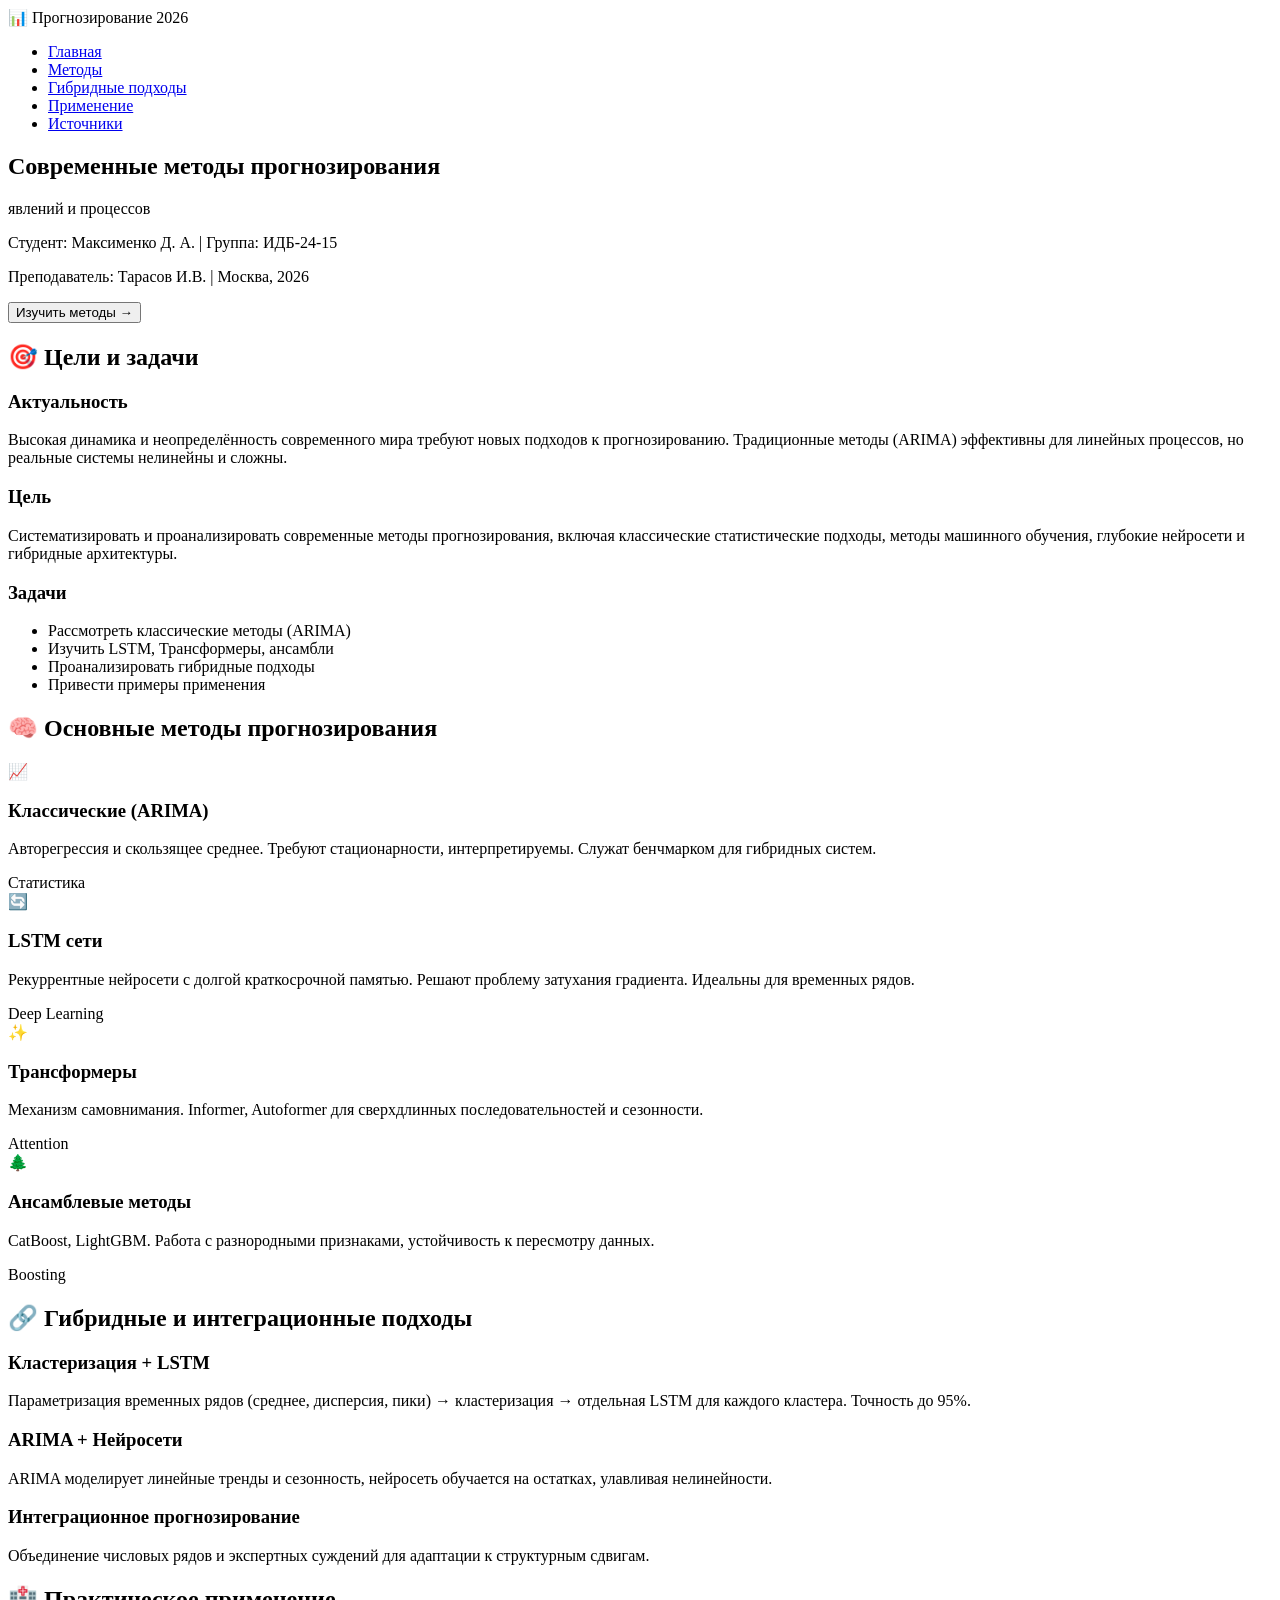
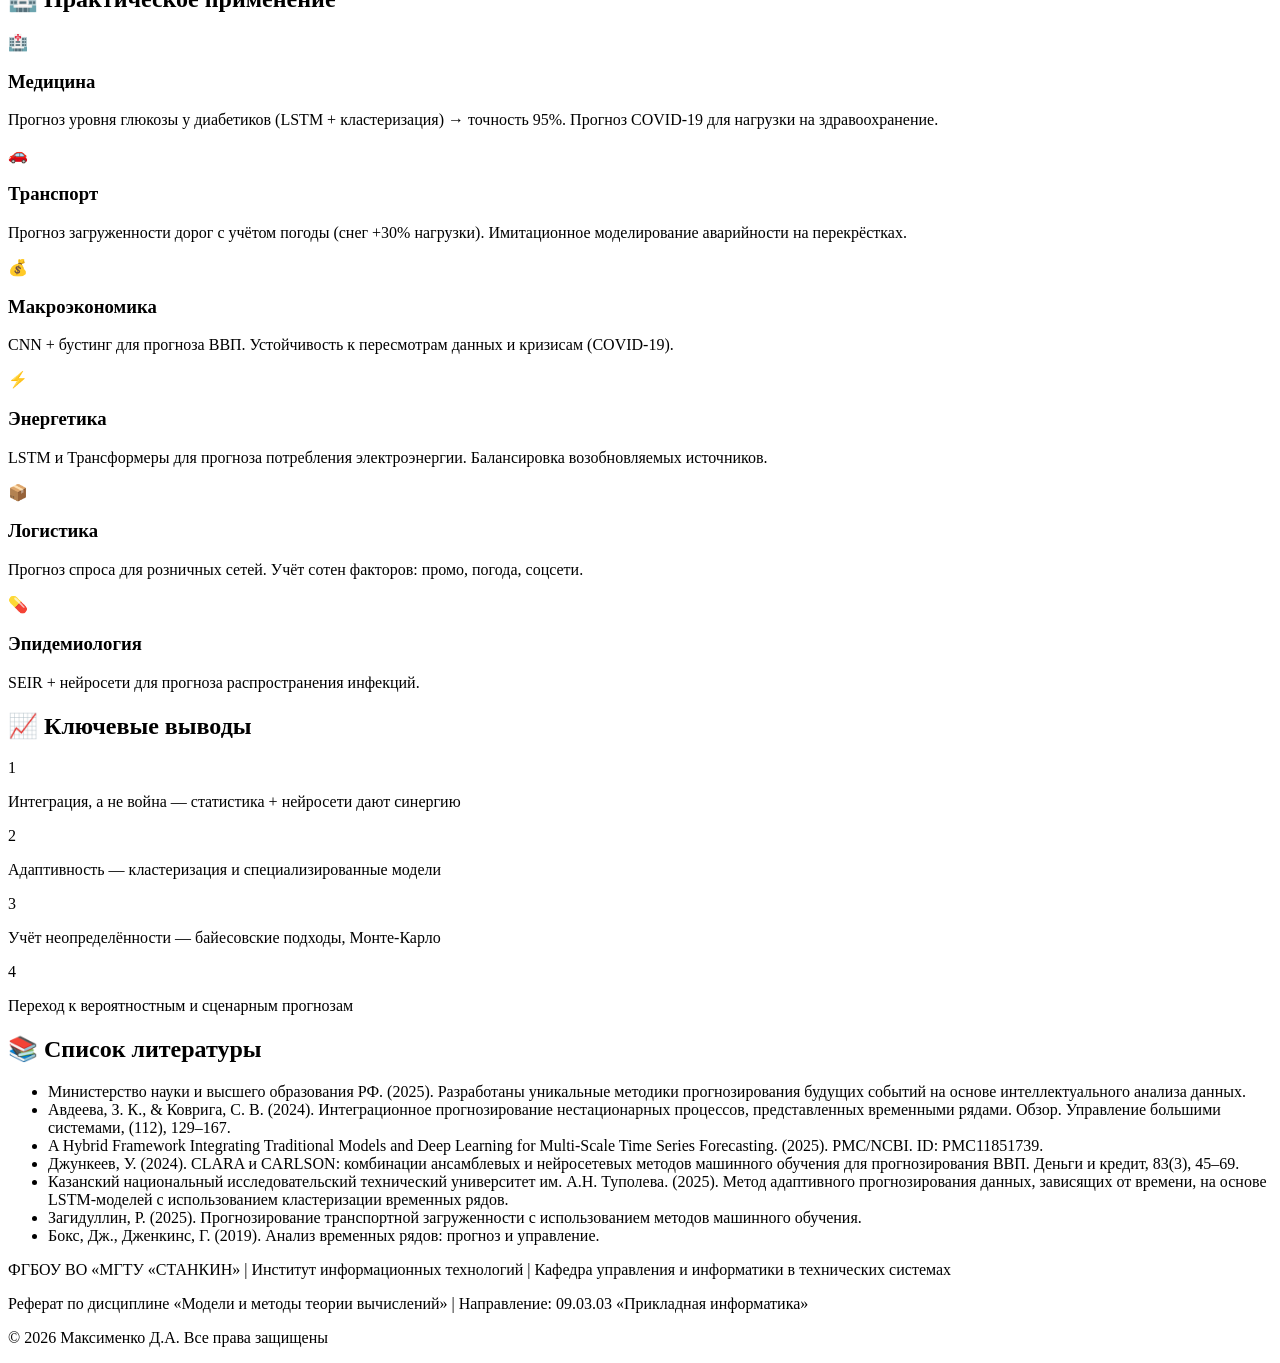
==== index.html @ 64d12660 "Create index.html" ====
<!DOCTYPE html>
<html lang="ru">
<head>
    <meta charset="UTF-8">
    <meta name="viewport" content="width=device-width, initial-scale=1.0">
    <title>Современные методы прогнозирования | Максименко Д.А.</title>
    <link rel="stylesheet" href="style.css">
</head>
<body>
    <nav class="navbar">
        <div class="nav-container">
            <div class="logo">📊 Прогнозирование 2026</div>
            <ul class="nav-menu">
                <li><a href="#home">Главная</a></li>
                <li><a href="#methods">Методы</a></li>
                <li><a href="#hybrid">Гибридные подходы</a></li>
                <li><a href="#applications">Применение</a></li>
                <li><a href="#references">Источники</a></li>
            </ul>
        </div>
    </nav>

    <section id="home" class="hero">
        <div class="hero-content">
            <h1>Современные методы прогнозирования</h1>
            <p>явлений и процессов</p>
            <div class="hero-info">
                <p>Студент: Максименко Д. А. | Группа: ИДБ-24-15</p>
                <p>Преподаватель: Тарасов И.В. | Москва, 2026</p>
            </div>
            <button class="cta-button" onclick="scrollToMethods()">Изучить методы →</button>
        </div>
    </section>

    <section id="goals" class="section">
        <div class="container">
            <h2>🎯 Цели и задачи</h2>
            <div class="goals-grid">
                <div class="goal-card">
                    <h3>Актуальность</h3>
                    <p>Высокая динамика и неопределённость современного мира требуют новых подходов к прогнозированию. Традиционные методы (ARIMA) эффективны для линейных процессов, но реальные системы нелинейны и сложны.</p>
                </div>
                <div class="goal-card">
                    <h3>Цель</h3>
                    <p>Систематизировать и проанализировать современные методы прогнозирования, включая классические статистические подходы, методы машинного обучения, глубокие нейросети и гибридные архитектуры.</p>
                </div>
                <div class="goal-card">
                    <h3>Задачи</h3>
                    <ul>
                        <li>Рассмотреть классические методы (ARIMA)</li>
                        <li>Изучить LSTM, Трансформеры, ансамбли</li>
                        <li>Проанализировать гибридные подходы</li>
                        <li>Привести примеры применения</li>
                    </ul>
                </div>
            </div>
        </div>
    </section>

    <section id="methods" class="section bg-light">
        <div class="container">
            <h2>🧠 Основные методы прогнозирования</h2>
            <div class="methods-grid">
                <div class="method-card">
                    <div class="method-icon">📈</div>
                    <h3>Классические (ARIMA)</h3>
                    <p>Авторегрессия и скользящее среднее. Требуют стационарности, интерпретируемы. Служат бенчмарком для гибридных систем.</p>
                    <span class="tag">Статистика</span>
                </div>
                <div class="method-card">
                    <div class="method-icon">🔄</div>
                    <h3>LSTM сети</h3>
                    <p>Рекуррентные нейросети с долгой краткосрочной памятью. Решают проблему затухания градиента. Идеальны для временных рядов.</p>
                    <span class="tag">Deep Learning</span>
                </div>
                <div class="method-card">
                    <div class="method-icon">✨</div>
                    <h3>Трансформеры</h3>
                    <p>Механизм самовнимания. Informer, Autoformer для сверхдлинных последовательностей и сезонности.</p>
                    <span class="tag">Attention</span>
                </div>
                <div class="method-card">
                    <div class="method-icon">🌲</div>
                    <h3>Ансамблевые методы</h3>
                    <p>CatBoost, LightGBM. Работа с разнородными признаками, устойчивость к пересмотру данных.</p>
                    <span class="tag">Boosting</span>
                </div>
            </div>
        </div>
    </section>

    <section id="hybrid" class="section">
        <div class="container">
            <h2>🔗 Гибридные и интеграционные подходы</h2>
            <div class="hybrid-grid">
                <div class="hybrid-item">
                    <h3>Кластеризация + LSTM</h3>
                    <p>Параметризация временных рядов (среднее, дисперсия, пики) → кластеризация → отдельная LSTM для каждого кластера. Точность до 95%.</p>
                </div>
                <div class="hybrid-item">
                    <h3>ARIMA + Нейросети</h3>
                    <p>ARIMA моделирует линейные тренды и сезонность, нейросеть обучается на остатках, улавливая нелинейности.</p>
                </div>
                <div class="hybrid-item">
                    <h3>Интеграционное прогнозирование</h3>
                    <p>Объединение числовых рядов и экспертных суждений для адаптации к структурным сдвигам.</p>
                </div>
            </div>
        </div>
    </section>

    <section id="applications" class="section bg-light">
        <div class="container">
            <h2>🏥 Практическое применение</h2>
            <div class="apps-grid">
                <div class="app-card">
                    <div class="app-icon">🏥</div>
                    <h3>Медицина</h3>
                    <p>Прогноз уровня глюкозы у диабетиков (LSTM + кластеризация) → точность 95%. Прогноз COVID-19 для нагрузки на здравоохранение.</p>
                </div>
                <div class="app-card">
                    <div class="app-icon">🚗</div>
                    <h3>Транспорт</h3>
                    <p>Прогноз загруженности дорог с учётом погоды (снег +30% нагрузки). Имитационное моделирование аварийности на перекрёстках.</p>
                </div>
                <div class="app-card">
                    <div class="app-icon">💰</div>
                    <h3>Макроэкономика</h3>
                    <p>CNN + бустинг для прогноза ВВП. Устойчивость к пересмотрам данных и кризисам (COVID-19).</p>
                </div>
                <div class="app-card">
                    <div class="app-icon">⚡</div>
                    <h3>Энергетика</h3>
                    <p>LSTM и Трансформеры для прогноза потребления электроэнергии. Балансировка возобновляемых источников.</p>
                </div>
                <div class="app-card">
                    <div class="app-icon">📦</div>
                    <h3>Логистика</h3>
                    <p>Прогноз спроса для розничных сетей. Учёт сотен факторов: промо, погода, соцсети.</p>
                </div>
                <div class="app-card">
                    <div class="app-icon">💊</div>
                    <h3>Эпидемиология</h3>
                    <p>SEIR + нейросети для прогноза распространения инфекций.</p>
                </div>
            </div>
        </div>
    </section>

    <section id="results" class="section">
        <div class="container">
            <h2>📈 Ключевые выводы</h2>
            <div class="results-grid">
                <div class="result-item">
                    <div class="result-number">1</div>
                    <p>Интеграция, а не война — статистика + нейросети дают синергию</p>
                </div>
                <div class="result-item">
                    <div class="result-number">2</div>
                    <p>Адаптивность — кластеризация и специализированные модели</p>
                </div>
                <div class="result-item">
                    <div class="result-number">3</div>
                    <p>Учёт неопределённости — байесовские подходы, Монте-Карло</p>
                </div>
                <div class="result-item">
                    <div class="result-number">4</div>
                    <p>Переход к вероятностным и сценарным прогнозам</p>
                </div>
            </div>
        </div>
    </section>

    <section id="references" class="section bg-light">
        <div class="container">
            <h2>📚 Список литературы</h2>
            <ul class="references-list">
                <li>Министерство науки и высшего образования РФ. (2025). Разработаны уникальные методики прогнозирования будущих событий на основе интеллектуального анализа данных.</li>
                <li>Авдеева, З. К., & Коврига, С. В. (2024). Интеграционное прогнозирование нестационарных процессов, представленных временными рядами. Обзор. Управление большими системами, (112), 129–167.</li>
                <li>A Hybrid Framework Integrating Traditional Models and Deep Learning for Multi-Scale Time Series Forecasting. (2025). PMC/NCBI. ID: PMC11851739.</li>
                <li>Джункеев, У. (2024). CLARA и CARLSON: комбинации ансамблевых и нейросетевых методов машинного обучения для прогнозирования ВВП. Деньги и кредит, 83(3), 45–69.</li>
                <li>Казанский национальный исследовательский технический университет им. А.Н. Туполева. (2025). Метод адаптивного прогнозирования данных, зависящих от времени, на основе LSTM-моделей с использованием кластеризации временных рядов.</li>
                <li>Загидуллин, Р. (2025). Прогнозирование транспортной загруженности с использованием методов машинного обучения.</li>
                <li>Бокс, Дж., Дженкинс, Г. (2019). Анализ временных рядов: прогноз и управление.</li>
            </ul>
        </div>
    </section>

    <footer>
        <div class="container">
            <p>ФГБОУ ВО «МГТУ «СТАНКИН» | Институт информационных технологий | Кафедра управления и информатики в технических системах</p>
            <p>Реферат по дисциплине «Модели и методы теории вычислений» | Направление: 09.03.03 «Прикладная информатика»</p>
            <p>© 2026 Максименко Д.А. Все права защищены</p>
        </div>
    </footer>

    <script src="script.js"></script>
</body>
</html>
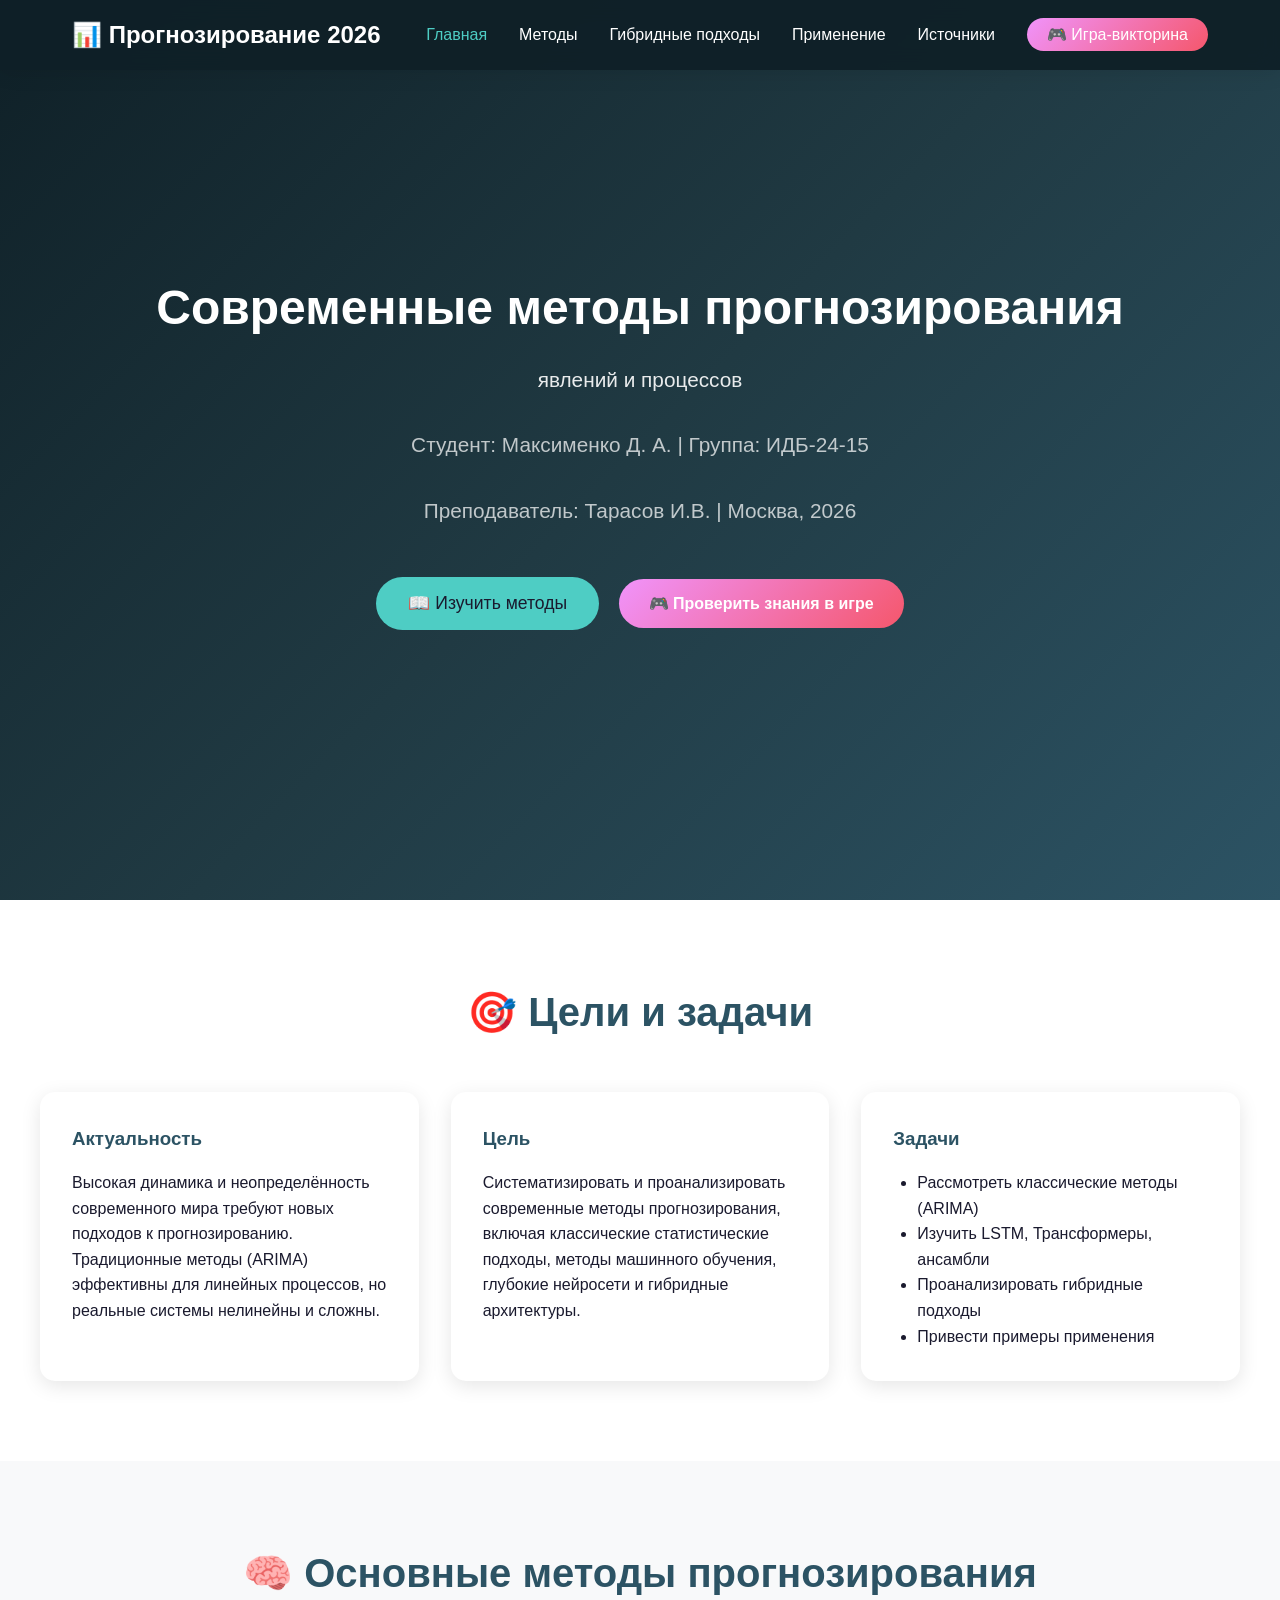
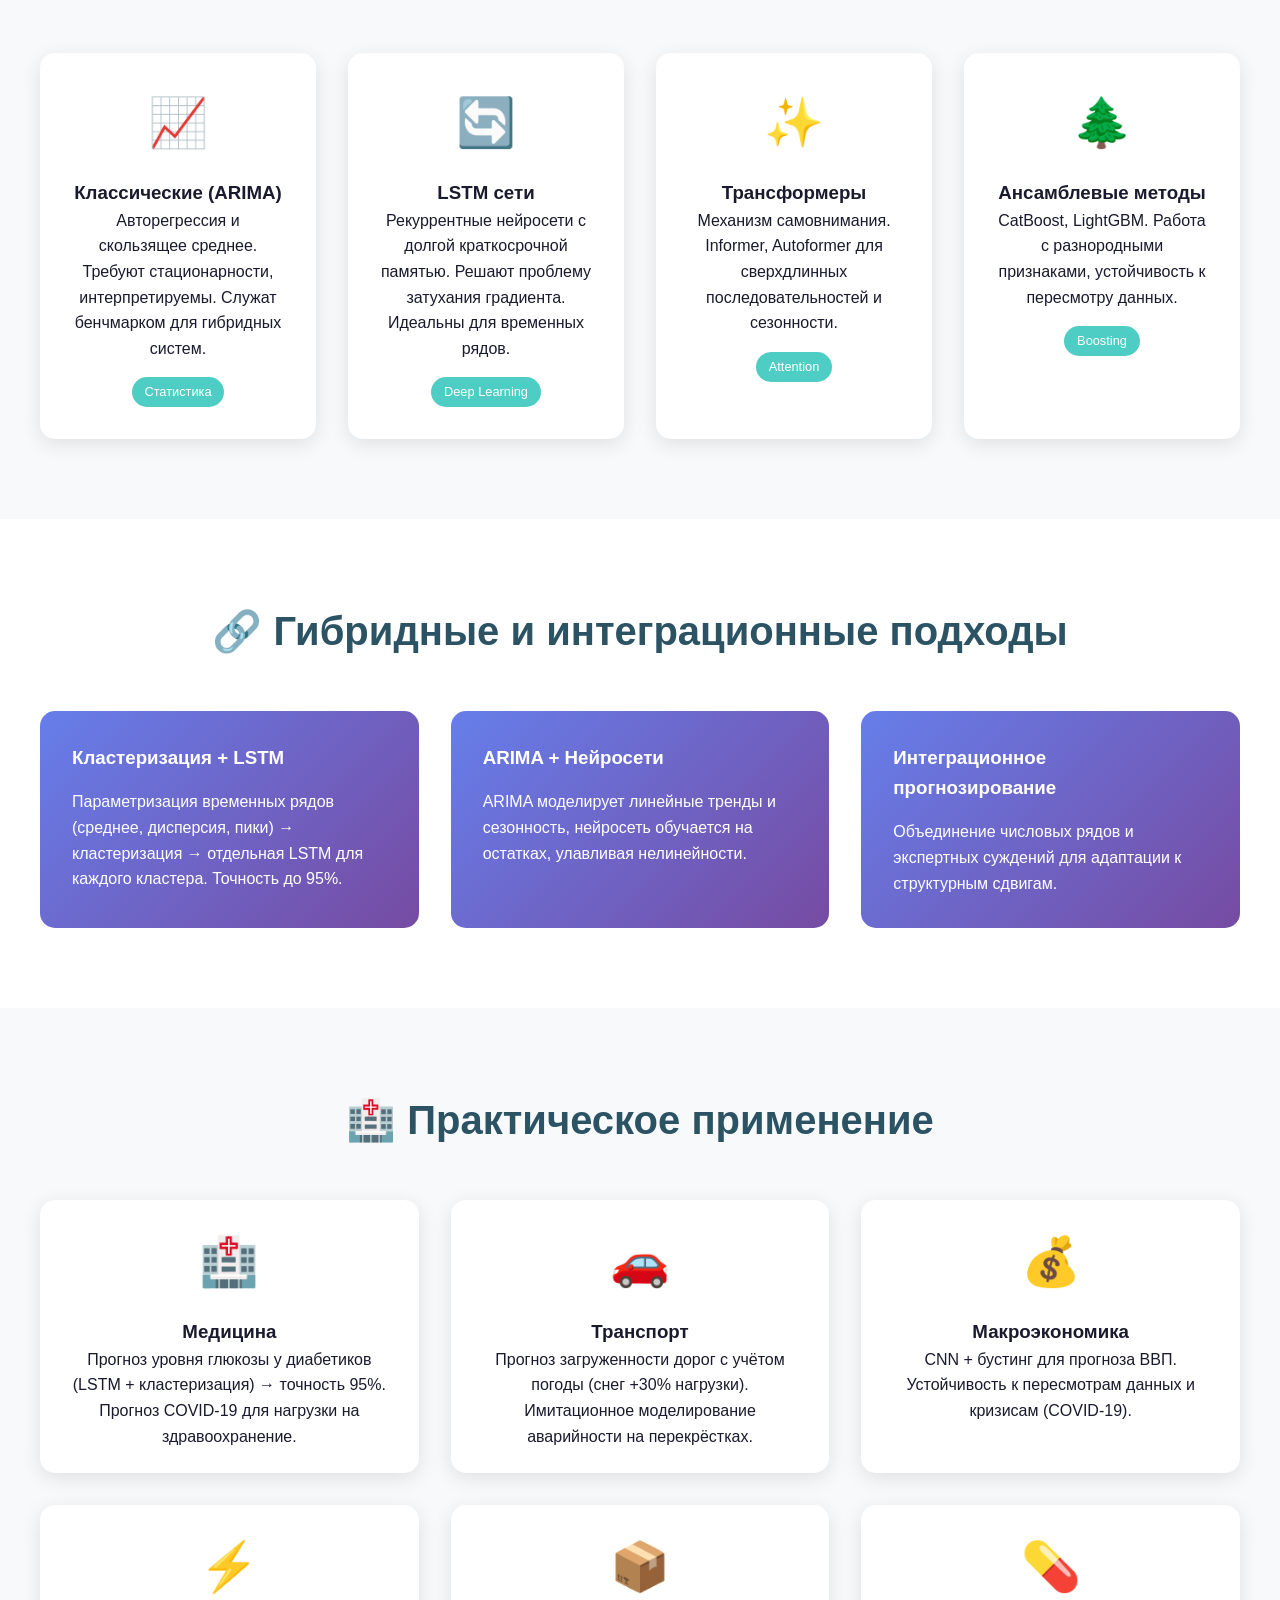
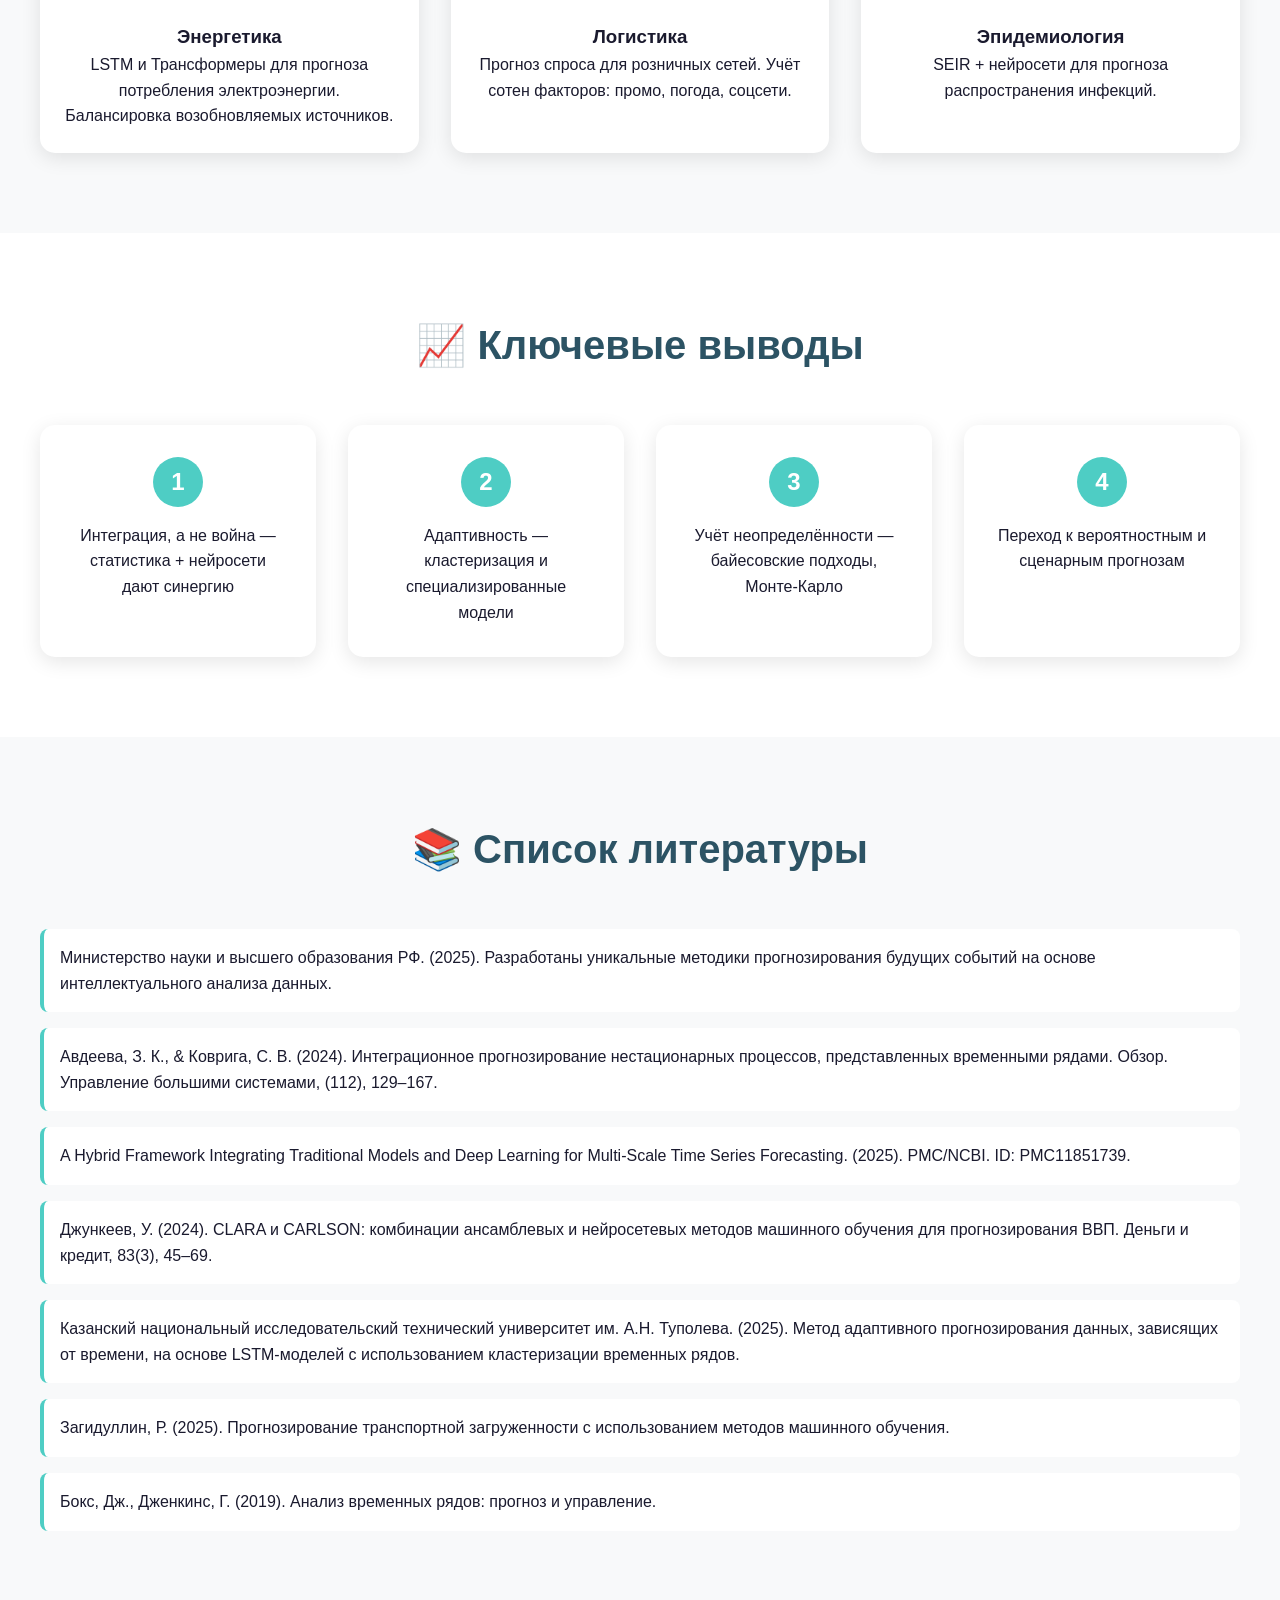
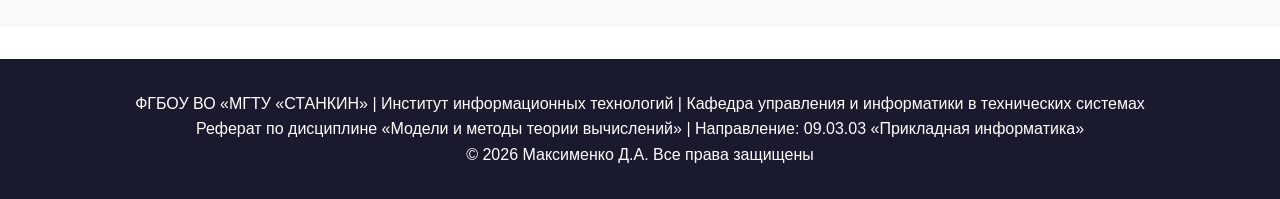
==== commit 8450c7d1: "Update index.html" ====
--- a/index.html
+++ b/index.html
@@ -5,6 +5,45 @@
     <meta name="viewport" content="width=device-width, initial-scale=1.0">
     <title>Современные методы прогнозирования | Максименко Д.А.</title>
     <link rel="stylesheet" href="style.css">
+    <style>
+        /* Дополнительные стили для кнопки игры прямо здесь, на всякий случай */
+        .game-nav-link {
+            background: linear-gradient(135deg, #f093fb 0%, #f5576c 100%);
+            padding: 8px 20px;
+            border-radius: 30px;
+            transition: all 0.3s;
+        }
+        .game-nav-link:hover {
+            transform: scale(1.05);
+            box-shadow: 0 5px 15px rgba(245,87,108,0.4);
+        }
+        .game-button-hero {
+            display: inline-block;
+            margin-top: 20px;
+            margin-left: 15px;
+            background: linear-gradient(135deg, #f093fb 0%, #f5576c 100%);
+            color: white;
+            padding: 12px 30px;
+            border-radius: 50px;
+            text-decoration: none;
+            font-weight: bold;
+            transition: all 0.3s;
+            border: none;
+            cursor: pointer;
+        }
+        .game-button-hero:hover {
+            transform: translateY(-3px);
+            box-shadow: 0 10px 25px rgba(245,87,108,0.4);
+        }
+        @media (max-width: 768px) {
+            .game-button-hero {
+                display: block;
+                margin: 15px auto 0;
+                text-align: center;
+                width: fit-content;
+            }
+        }
+    </style>
 </head>
 <body>
     <nav class="navbar">
@@ -16,6 +55,7 @@
                 <li><a href="#hybrid">Гибридные подходы</a></li>
                 <li><a href="#applications">Применение</a></li>
                 <li><a href="#references">Источники</a></li>
+                <li><a href="game.html" class="game-nav-link">🎮 Игра-викторина</a></li>
             </ul>
         </div>
     </nav>
@@ -28,7 +68,10 @@
                 <p>Студент: Максименко Д. А. | Группа: ИДБ-24-15</p>
                 <p>Преподаватель: Тарасов И.В. | Москва, 2026</p>
             </div>
-            <button class="cta-button" onclick="scrollToMethods()">Изучить методы →</button>
+            <div>
+                <button class="cta-button" onclick="scrollToMethods()">📖 Изучить методы</button>
+                <a href="game.html" class="game-button-hero">🎮 Проверить знания в игре</a>
+            </div>
         </div>
     </section>
 
@@ -195,5 +238,12 @@
     </footer>
 
     <script src="script.js"></script>
+    <script>
+        function scrollToMethods() {
+            document.getElementById('methods').scrollIntoView({ 
+                behavior: 'smooth' 
+            });
+        }
+    </script>
 </body>
 </html>
--- a/style.css
+++ b/style.css
@@ -0,0 +1,321 @@
+* {
+    margin: 0;
+    padding: 0;
+    box-sizing: border-box;
+}
+
+body {
+    font-family: 'Segoe UI', Tahoma, Geneva, Verdana, sans-serif;
+    line-height: 1.6;
+    color: #1a1a2e;
+    overflow-x: hidden;
+}
+
+/* Навигация */
+.navbar {
+    position: fixed;
+    top: 0;
+    width: 100%;
+    background: rgba(15, 32, 39, 0.95);
+    backdrop-filter: blur(10px);
+    z-index: 1000;
+    box-shadow: 0 2px 20px rgba(0,0,0,0.1);
+}
+
+.nav-container {
+    max-width: 1200px;
+    margin: 0 auto;
+    padding: 1rem 2rem;
+    display: flex;
+    justify-content: space-between;
+    align-items: center;
+}
+
+.logo {
+    font-size: 1.5rem;
+    font-weight: bold;
+    color: white;
+}
+
+.nav-menu {
+    display: flex;
+    list-style: none;
+    gap: 2rem;
+}
+
+.nav-menu a {
+    color: white;
+    text-decoration: none;
+    transition: color 0.3s;
+}
+
+.nav-menu a:hover {
+    color: #4ecdc4;
+}
+
+/* Hero секция */
+.hero {
+    min-height: 100vh;
+    background: linear-gradient(135deg, #0f2027, #203a43, #2c5364);
+    color: white;
+    display: flex;
+    align-items: center;
+    justify-content: center;
+    text-align: center;
+    padding: 2rem;
+}
+
+.hero-content h1 {
+    font-size: 3rem;
+    margin-bottom: 1rem;
+    animation: fadeInUp 0.8s ease;
+}
+
+.hero-content p {
+    font-size: 1.3rem;
+    margin-bottom: 2rem;
+    opacity: 0.9;
+}
+
+.hero-info {
+    margin: 2rem 0;
+    font-size: 1rem;
+    opacity: 0.8;
+}
+
+.cta-button {
+    background: #4ecdc4;
+    color: #1a1a2e;
+    border: none;
+    padding: 1rem 2rem;
+    font-size: 1.1rem;
+    border-radius: 50px;
+    cursor: pointer;
+    transition: transform 0.3s, box-shadow 0.3s;
+}
+
+.cta-button:hover {
+    transform: translateY(-3px);
+    box-shadow: 0 10px 20px rgba(0,0,0,0.2);
+}
+
+/* Общие стили секций */
+.section {
+    padding: 5rem 2rem;
+}
+
+.container {
+    max-width: 1200px;
+    margin: 0 auto;
+}
+
+.bg-light {
+    background: #f8f9fa;
+}
+
+h2 {
+    font-size: 2.5rem;
+    text-align: center;
+    margin-bottom: 3rem;
+    color: #2c5364;
+}
+
+/* Цели и задачи */
+.goals-grid {
+    display: grid;
+    grid-template-columns: repeat(auto-fit, minmax(300px, 1fr));
+    gap: 2rem;
+}
+
+.goal-card {
+    background: white;
+    padding: 2rem;
+    border-radius: 15px;
+    box-shadow: 0 5px 20px rgba(0,0,0,0.1);
+    transition: transform 0.3s;
+}
+
+.goal-card:hover {
+    transform: translateY(-5px);
+}
+
+.goal-card h3 {
+    color: #2c5364;
+    margin-bottom: 1rem;
+}
+
+.goal-card ul {
+    margin-left: 1.5rem;
+}
+
+/* Методы */
+.methods-grid {
+    display: grid;
+    grid-template-columns: repeat(auto-fit, minmax(250px, 1fr));
+    gap: 2rem;
+}
+
+.method-card {
+    background: white;
+    padding: 2rem;
+    border-radius: 15px;
+    text-align: center;
+    transition: all 0.3s;
+    box-shadow: 0 5px 20px rgba(0,0,0,0.1);
+}
+
+.method-card:hover {
+    transform: translateY(-10px);
+    box-shadow: 0 15px 30px rgba(0,0,0,0.2);
+}
+
+.method-icon {
+    font-size: 3rem;
+    margin-bottom: 1rem;
+}
+
+.tag {
+    display: inline-block;
+    background: #4ecdc4;
+    color: white;
+    padding: 0.3rem 0.8rem;
+    border-radius: 20px;
+    font-size: 0.8rem;
+    margin-top: 1rem;
+}
+
+/* Гибридные подходы */
+.hybrid-grid {
+    display: grid;
+    grid-template-columns: repeat(auto-fit, minmax(300px, 1fr));
+    gap: 2rem;
+}
+
+.hybrid-item {
+    background: linear-gradient(135deg, #667eea 0%, #764ba2 100%);
+    color: white;
+    padding: 2rem;
+    border-radius: 15px;
+    transition: transform 0.3s;
+}
+
+.hybrid-item:hover {
+    transform: scale(1.02);
+}
+
+.hybrid-item h3 {
+    margin-bottom: 1rem;
+}
+
+/* Применение */
+.apps-grid {
+    display: grid;
+    grid-template-columns: repeat(auto-fit, minmax(300px, 1fr));
+    gap: 2rem;
+}
+
+.app-card {
+    background: white;
+    padding: 1.5rem;
+    border-radius: 15px;
+    text-align: center;
+    transition: all 0.3s;
+    box-shadow: 0 5px 20px rgba(0,0,0,0.1);
+}
+
+.app-card:hover {
+    transform: translateY(-5px);
+}
+
+.app-icon {
+    font-size: 3rem;
+    margin-bottom: 1rem;
+}
+
+/* Результаты */
+.results-grid {
+    display: grid;
+    grid-template-columns: repeat(auto-fit, minmax(200px, 1fr));
+    gap: 2rem;
+}
+
+.result-item {
+    text-align: center;
+    padding: 2rem;
+    background: white;
+    border-radius: 15px;
+    box-shadow: 0 5px 20px rgba(0,0,0,0.1);
+}
+
+.result-number {
+    width: 50px;
+    height: 50px;
+    background: #4ecdc4;
+    color: white;
+    border-radius: 50%;
+    display: flex;
+    align-items: center;
+    justify-content: center;
+    font-size: 1.5rem;
+    font-weight: bold;
+    margin: 0 auto 1rem;
+}
+
+/* Список литературы */
+.references-list {
+    list-style: none;
+    padding: 0;
+}
+
+.references-list li {
+    background: white;
+    margin: 1rem 0;
+    padding: 1rem;
+    border-left: 4px solid #4ecdc4;
+    border-radius: 8px;
+    transition: transform 0.3s;
+}
+
+.references-list li:hover {
+    transform: translateX(10px);
+}
+
+/* Футер */
+footer {
+    background: #1a1a2e;
+    color: white;
+    text-align: center;
+    padding: 2rem;
+    margin-top: 2rem;
+}
+
+/* Анимации */
+@keyframes fadeInUp {
+    from {
+        opacity: 0;
+        transform: translateY(30px);
+    }
+    to {
+        opacity: 1;
+        transform: translateY(0);
+    }
+}
+
+/* Адаптивность */
+@media (max-width: 768px) {
+    .nav-menu {
+        display: none;
+    }
+    
+    .hero-content h1 {
+        font-size: 2rem;
+    }
+    
+    h2 {
+        font-size: 1.8rem;
+    }
+    
+    .section {
+        padding: 3rem 1rem;
+    }
+}
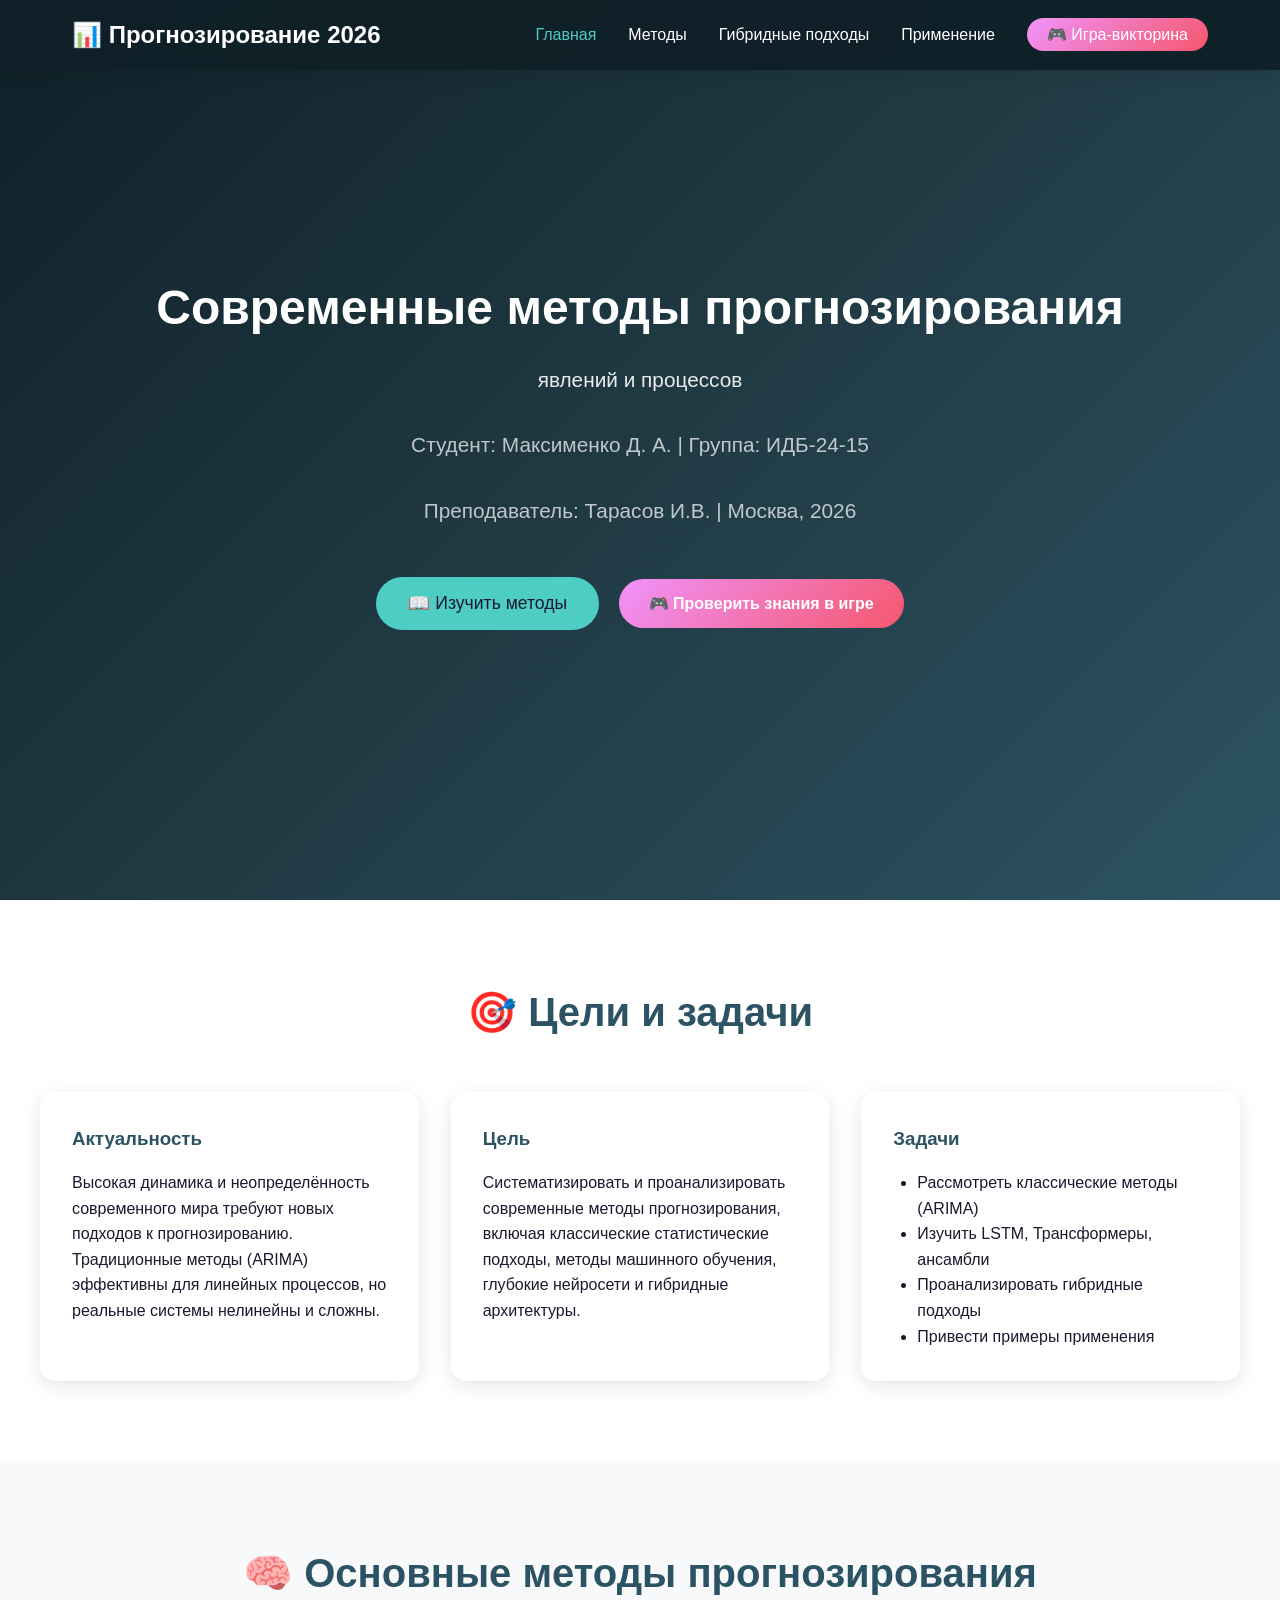
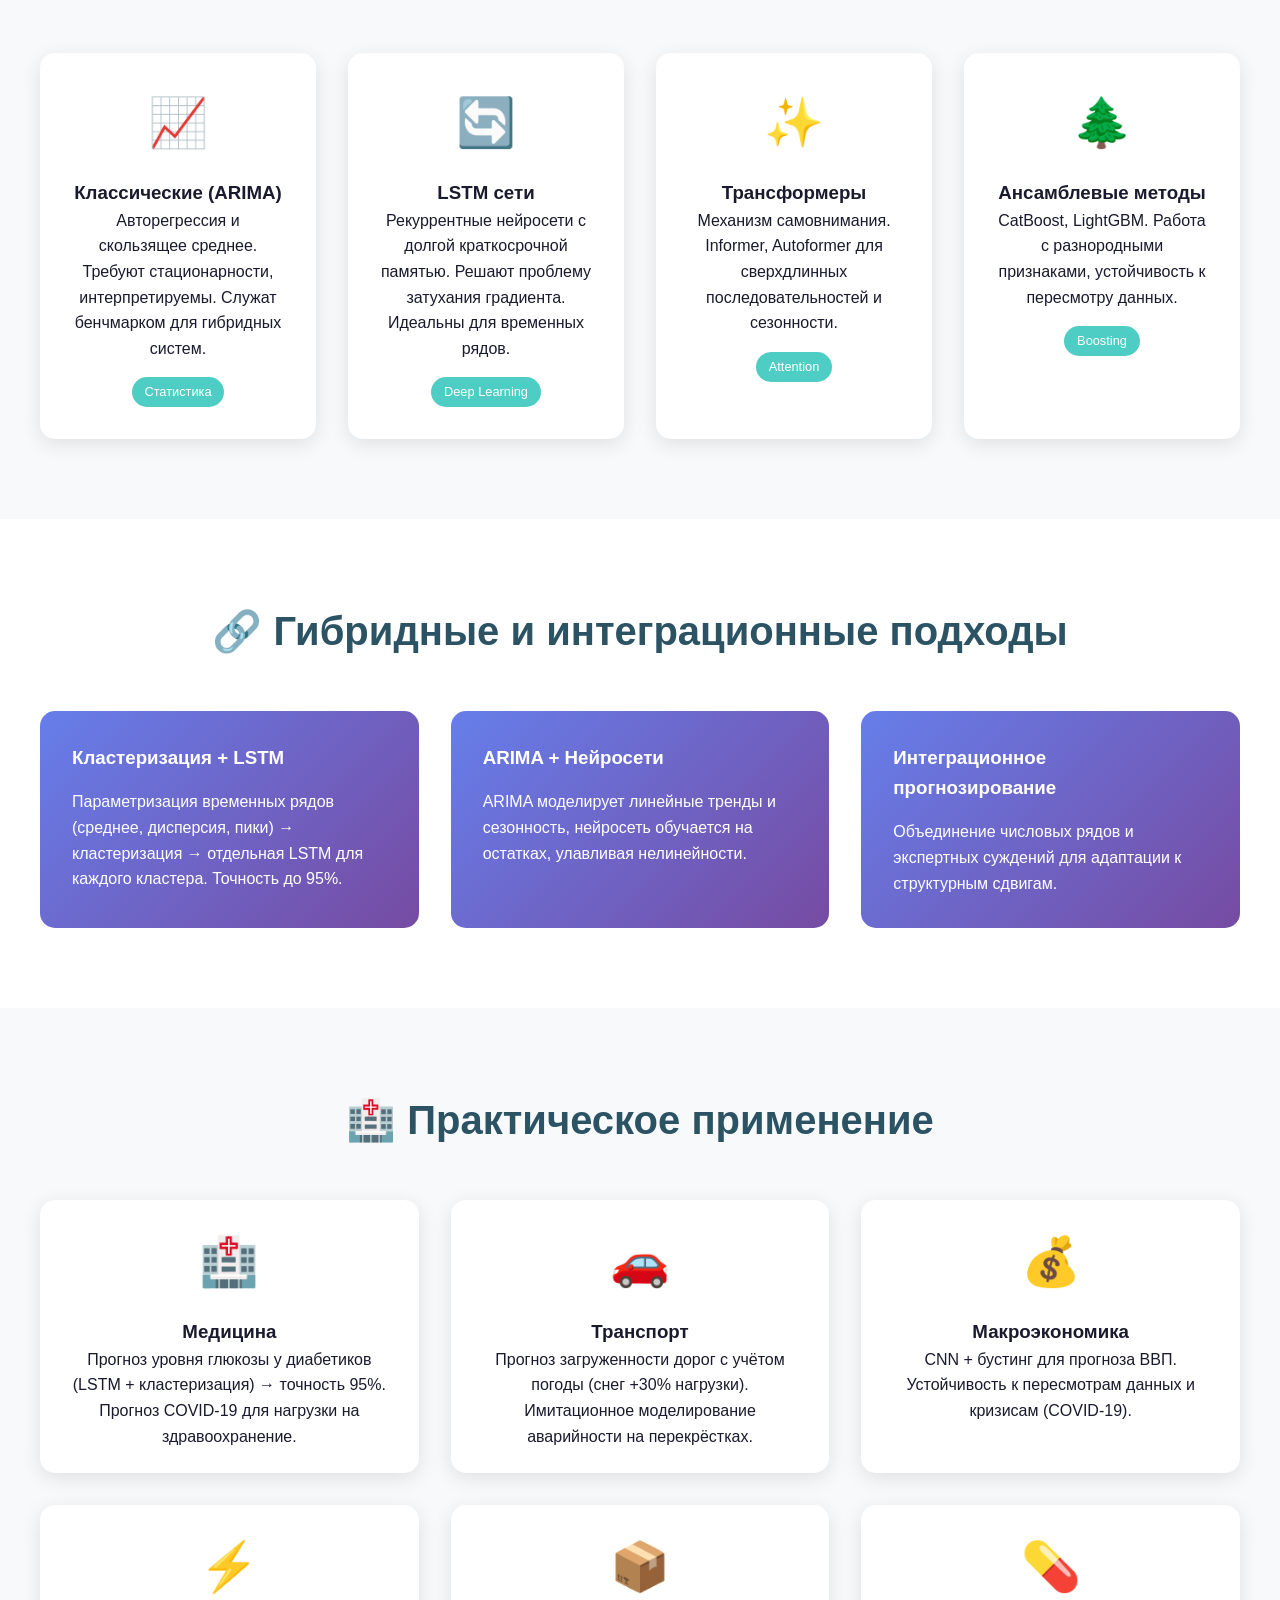
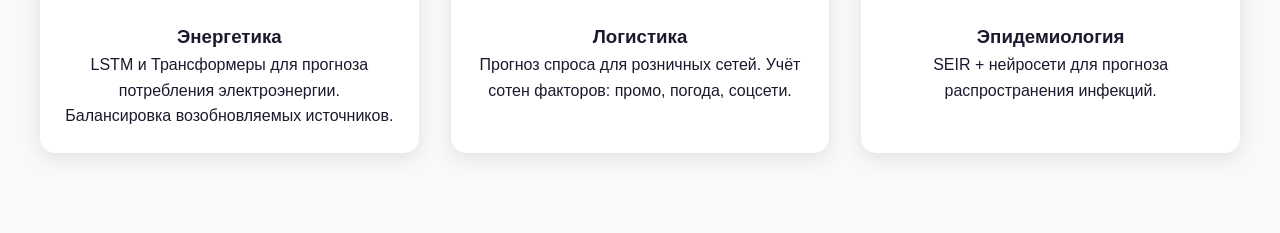
==== commit 0a79aca2: "Update index.html" ====
--- a/index.html
+++ b/index.html
@@ -54,7 +54,6 @@
                 <li><a href="#methods">Методы</a></li>
                 <li><a href="#hybrid">Гибридные подходы</a></li>
                 <li><a href="#applications">Применение</a></li>
-                <li><a href="#references">Источники</a></li>
                 <li><a href="game.html" class="game-nav-link">🎮 Игра-викторина</a></li>
             </ul>
         </div>
@@ -190,53 +189,6 @@
         </div>
     </section>
 
-    <section id="results" class="section">
-        <div class="container">
-            <h2>📈 Ключевые выводы</h2>
-            <div class="results-grid">
-                <div class="result-item">
-                    <div class="result-number">1</div>
-                    <p>Интеграция, а не война — статистика + нейросети дают синергию</p>
-                </div>
-                <div class="result-item">
-                    <div class="result-number">2</div>
-                    <p>Адаптивность — кластеризация и специализированные модели</p>
-                </div>
-                <div class="result-item">
-                    <div class="result-number">3</div>
-                    <p>Учёт неопределённости — байесовские подходы, Монте-Карло</p>
-                </div>
-                <div class="result-item">
-                    <div class="result-number">4</div>
-                    <p>Переход к вероятностным и сценарным прогнозам</p>
-                </div>
-            </div>
-        </div>
-    </section>
-
-    <section id="references" class="section bg-light">
-        <div class="container">
-            <h2>📚 Список литературы</h2>
-            <ul class="references-list">
-                <li>Министерство науки и высшего образования РФ. (2025). Разработаны уникальные методики прогнозирования будущих событий на основе интеллектуального анализа данных.</li>
-                <li>Авдеева, З. К., & Коврига, С. В. (2024). Интеграционное прогнозирование нестационарных процессов, представленных временными рядами. Обзор. Управление большими системами, (112), 129–167.</li>
-                <li>A Hybrid Framework Integrating Traditional Models and Deep Learning for Multi-Scale Time Series Forecasting. (2025). PMC/NCBI. ID: PMC11851739.</li>
-                <li>Джункеев, У. (2024). CLARA и CARLSON: комбинации ансамблевых и нейросетевых методов машинного обучения для прогнозирования ВВП. Деньги и кредит, 83(3), 45–69.</li>
-                <li>Казанский национальный исследовательский технический университет им. А.Н. Туполева. (2025). Метод адаптивного прогнозирования данных, зависящих от времени, на основе LSTM-моделей с использованием кластеризации временных рядов.</li>
-                <li>Загидуллин, Р. (2025). Прогнозирование транспортной загруженности с использованием методов машинного обучения.</li>
-                <li>Бокс, Дж., Дженкинс, Г. (2019). Анализ временных рядов: прогноз и управление.</li>
-            </ul>
-        </div>
-    </section>
-
-    <footer>
-        <div class="container">
-            <p>ФГБОУ ВО «МГТУ «СТАНКИН» | Институт информационных технологий | Кафедра управления и информатики в технических системах</p>
-            <p>Реферат по дисциплине «Модели и методы теории вычислений» | Направление: 09.03.03 «Прикладная информатика»</p>
-            <p>© 2026 Максименко Д.А. Все права защищены</p>
-        </div>
-    </footer>
-
     <script src="script.js"></script>
     <script>
         function scrollToMethods() {
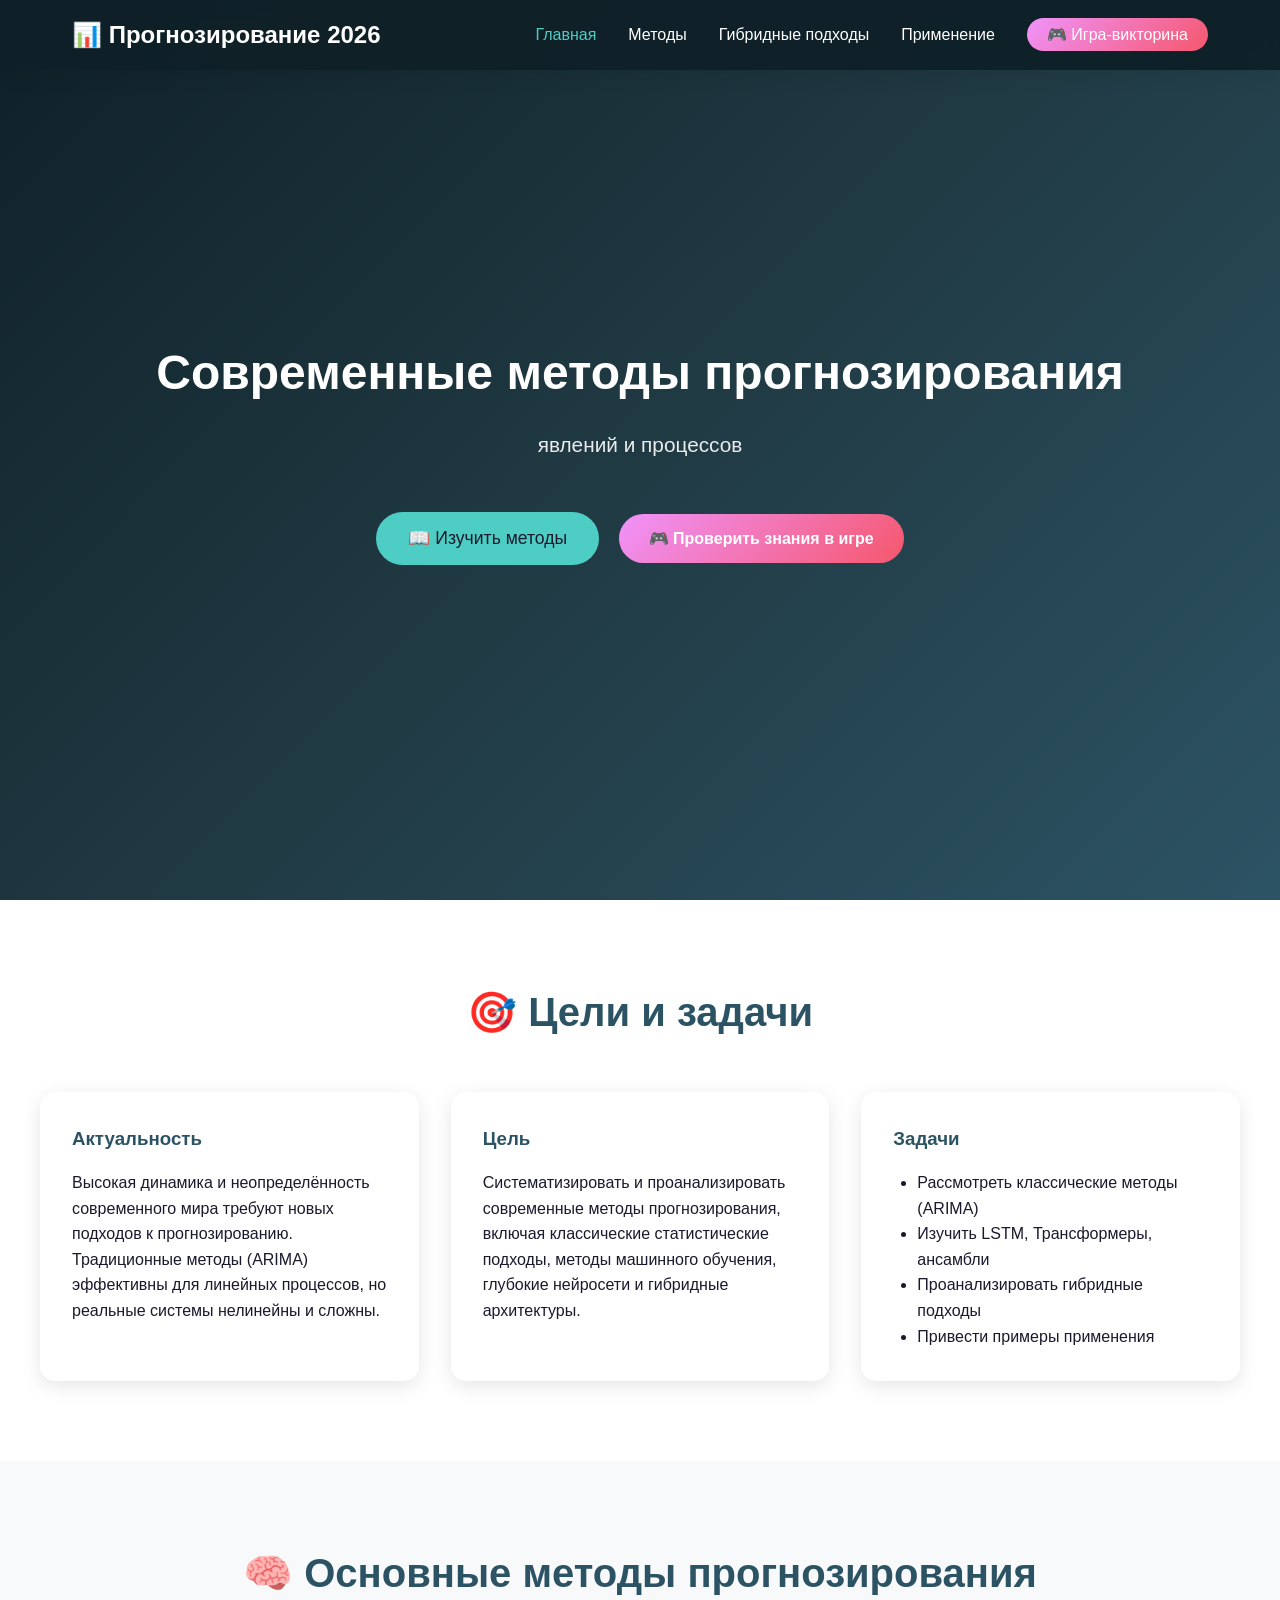
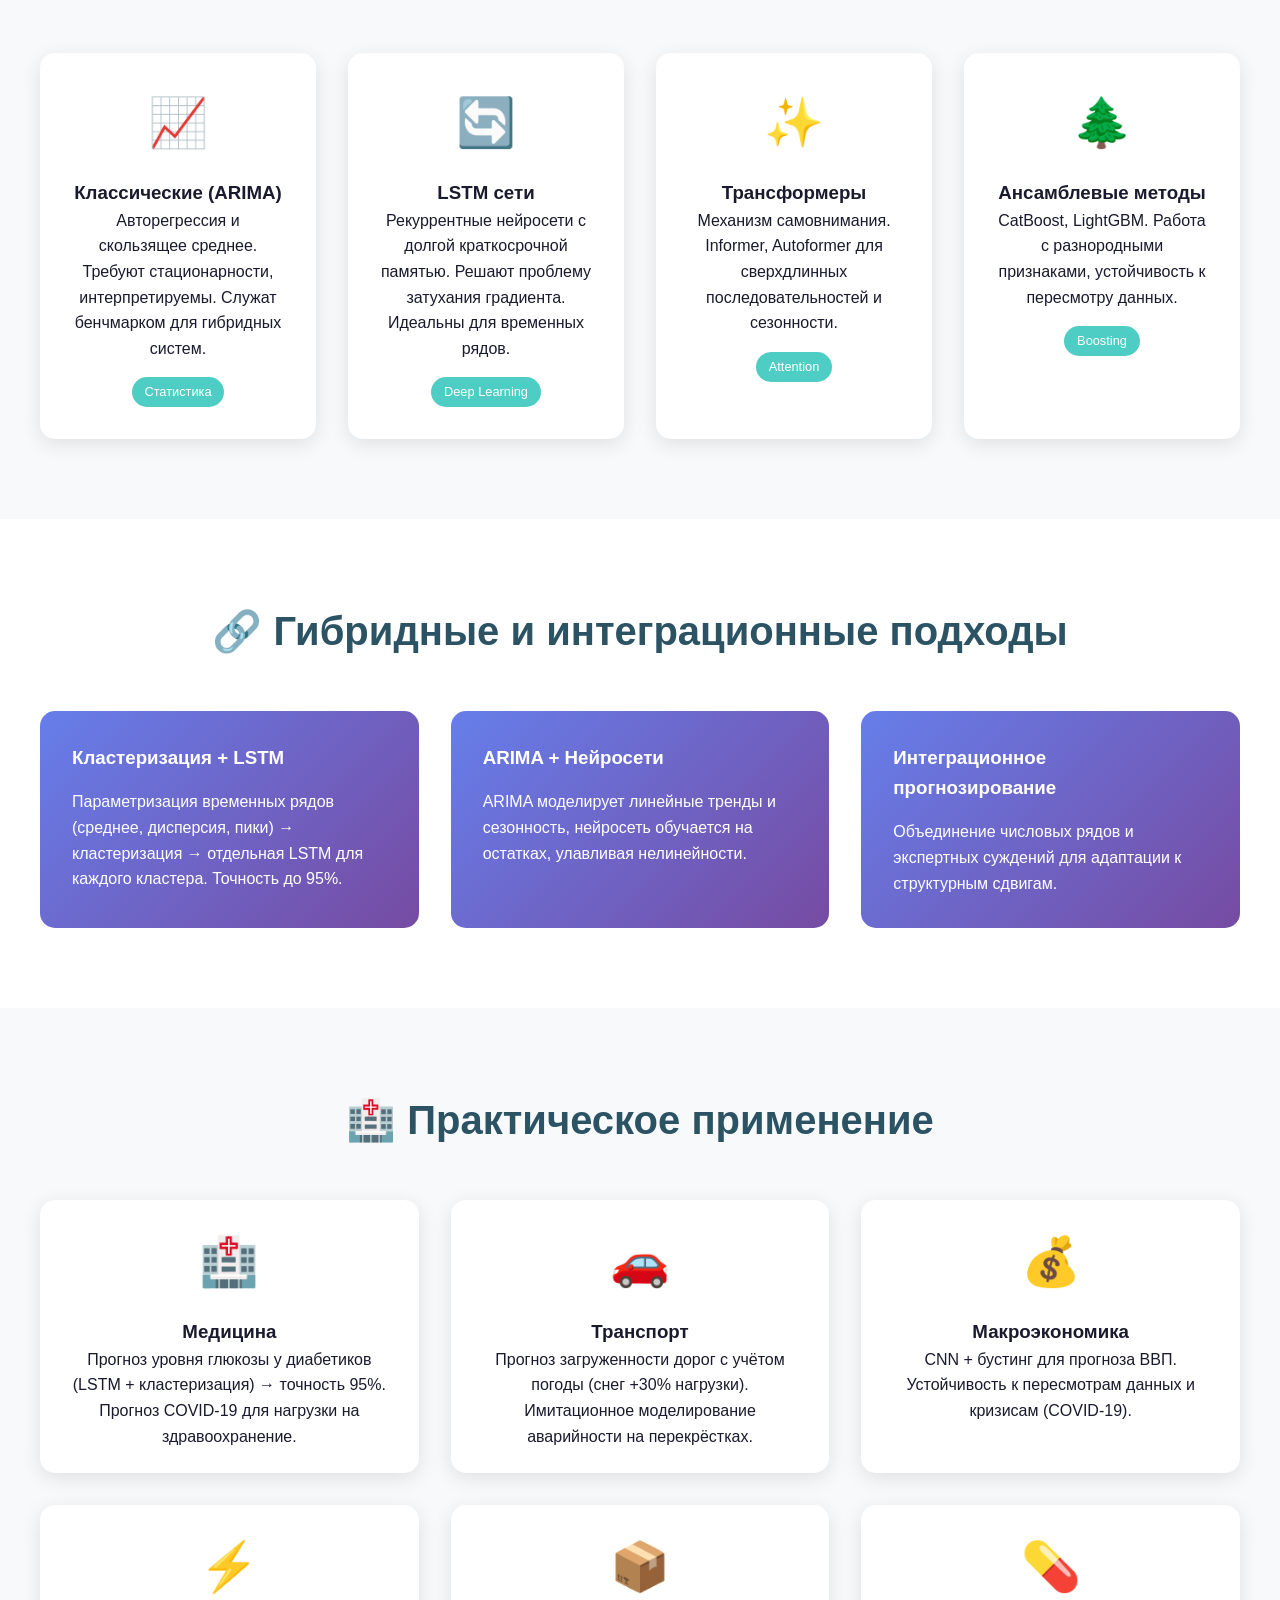
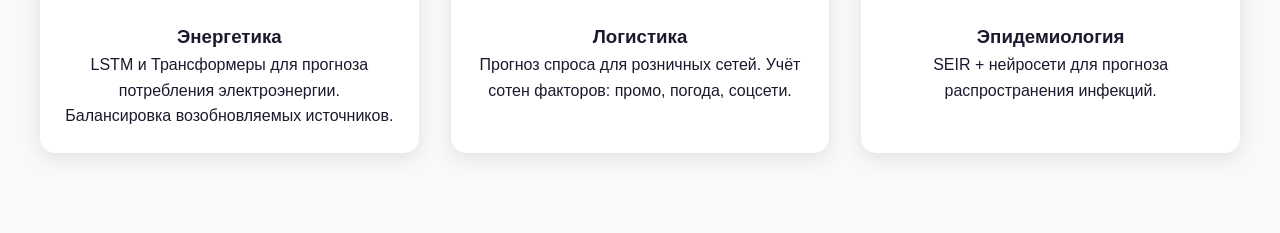
==== commit d45cb0d9: "Update index.html" ====
--- a/index.html
+++ b/index.html
@@ -63,10 +63,6 @@
         <div class="hero-content">
             <h1>Современные методы прогнозирования</h1>
             <p>явлений и процессов</p>
-            <div class="hero-info">
-                <p>Студент: Максименко Д. А. | Группа: ИДБ-24-15</p>
-                <p>Преподаватель: Тарасов И.В. | Москва, 2026</p>
-            </div>
             <div>
                 <button class="cta-button" onclick="scrollToMethods()">📖 Изучить методы</button>
                 <a href="game.html" class="game-button-hero">🎮 Проверить знания в игре</a>
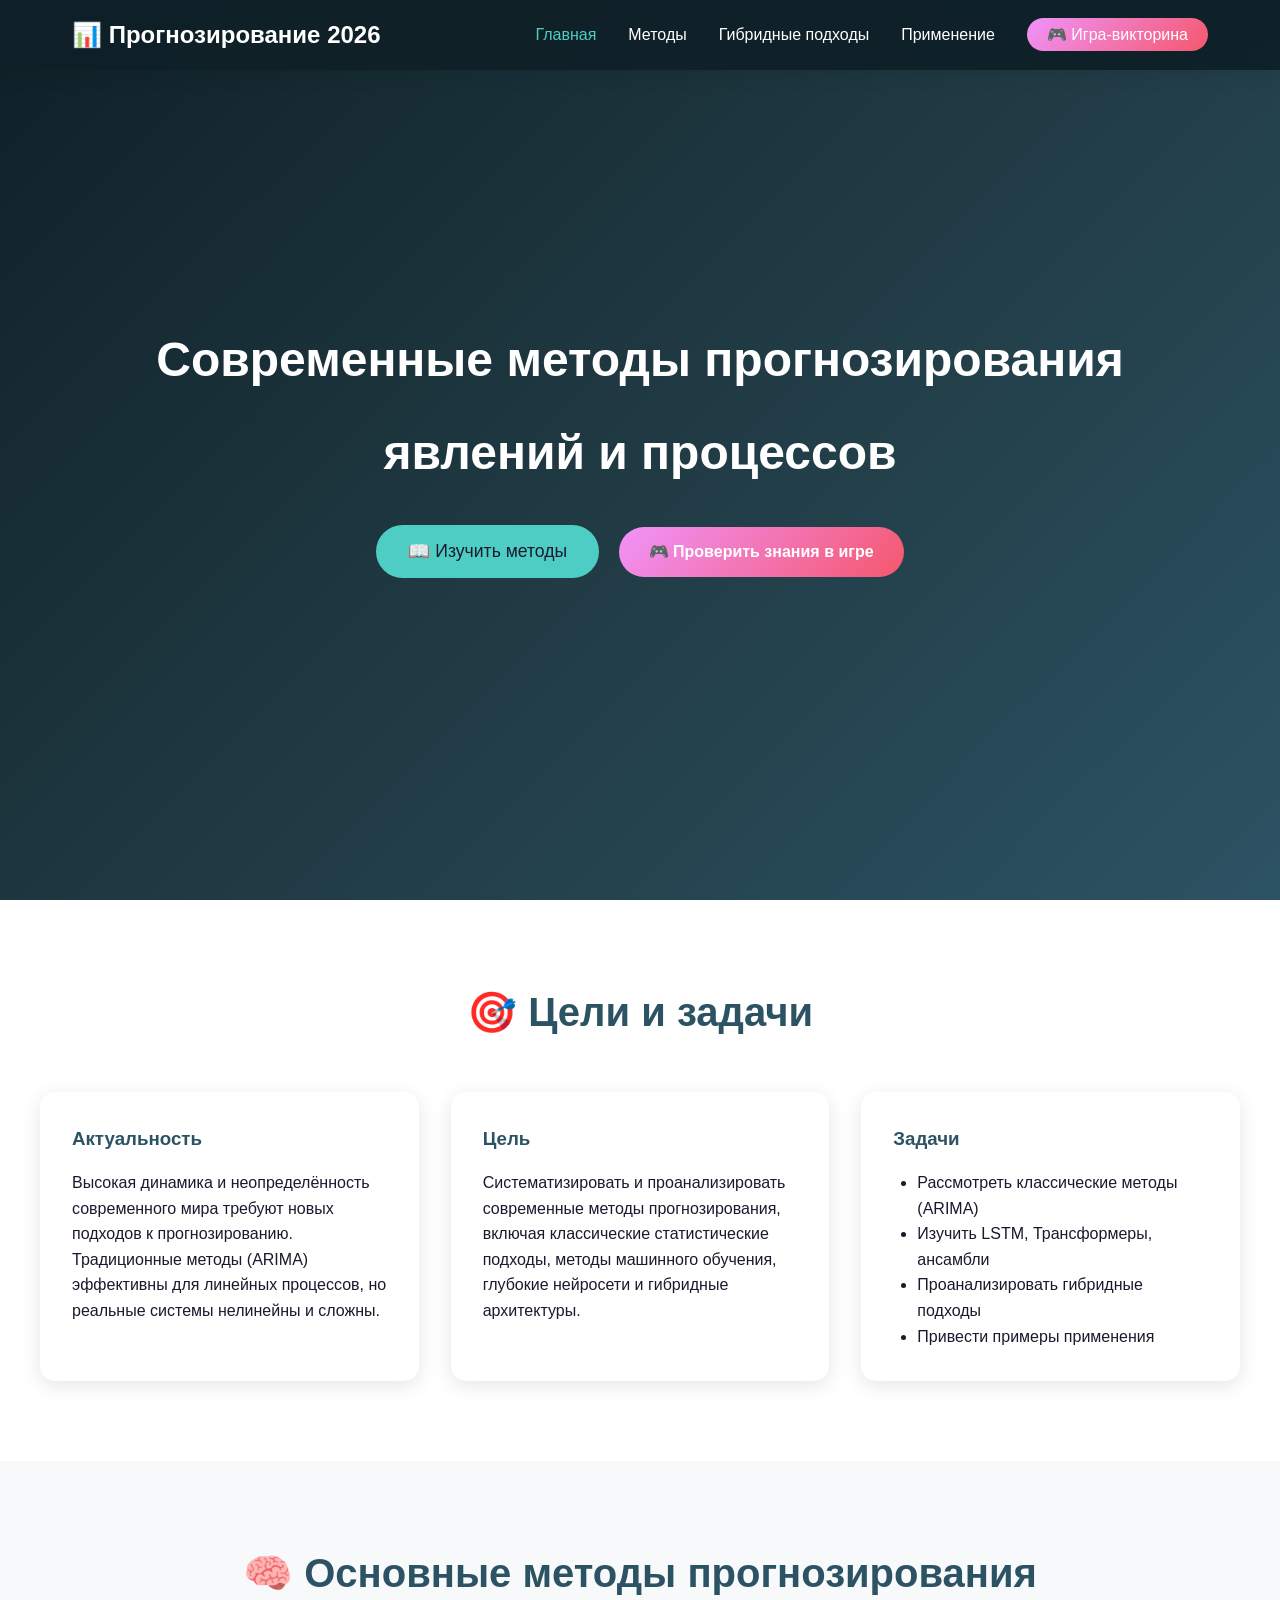
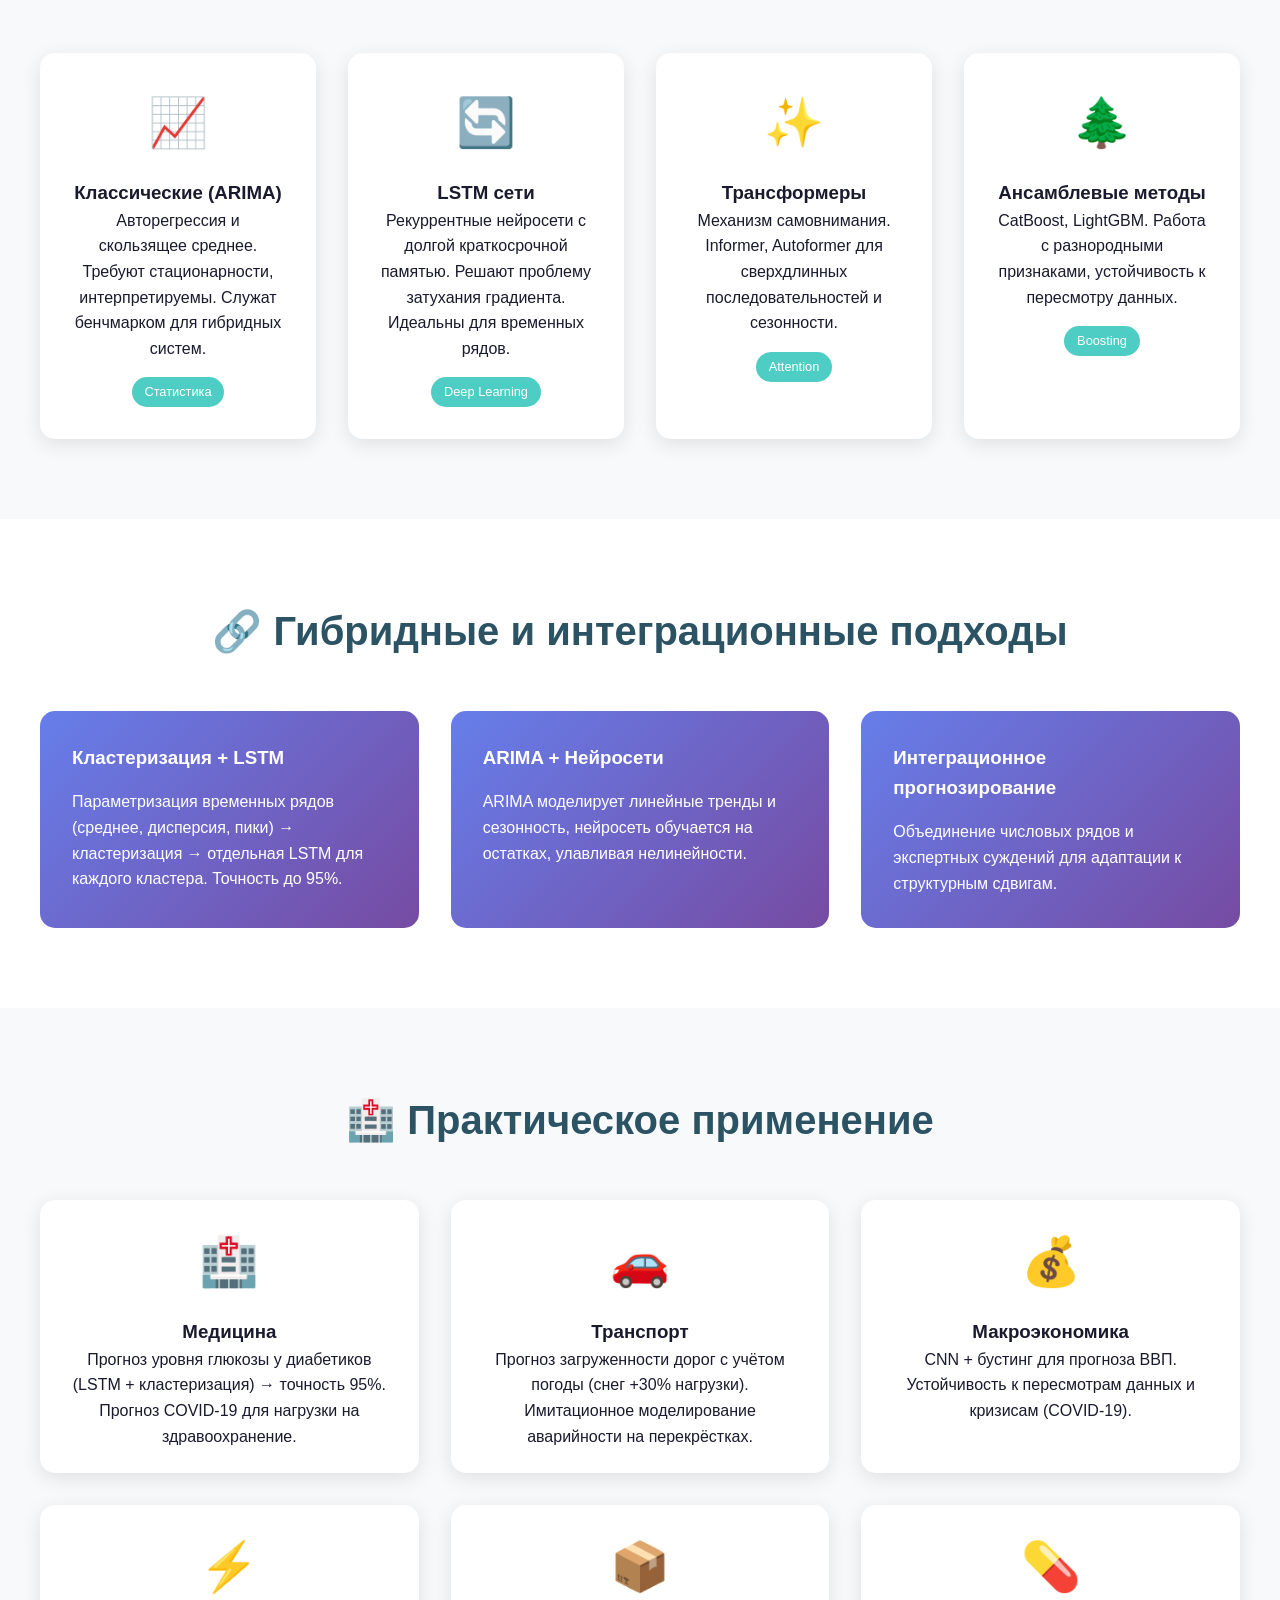
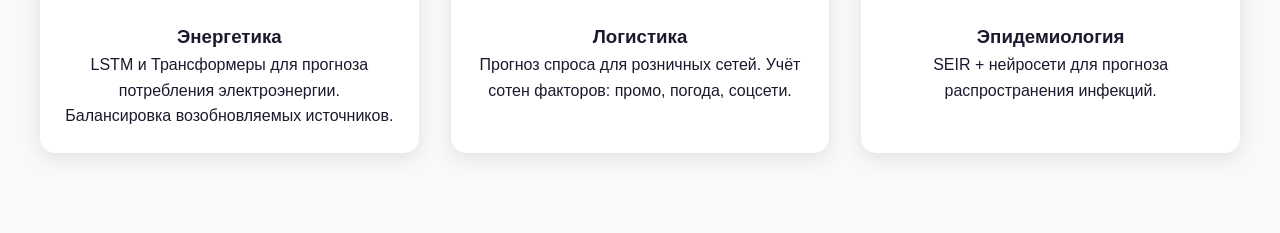
==== commit 5b85e3bd: "Update index.html" ====
--- a/index.html
+++ b/index.html
@@ -62,7 +62,7 @@
     <section id="home" class="hero">
         <div class="hero-content">
             <h1>Современные методы прогнозирования</h1>
-            <p>явлений и процессов</p>
+            <h1>явлений и процессов</h1>
             <div>
                 <button class="cta-button" onclick="scrollToMethods()">📖 Изучить методы</button>
                 <a href="game.html" class="game-button-hero">🎮 Проверить знания в игре</a>
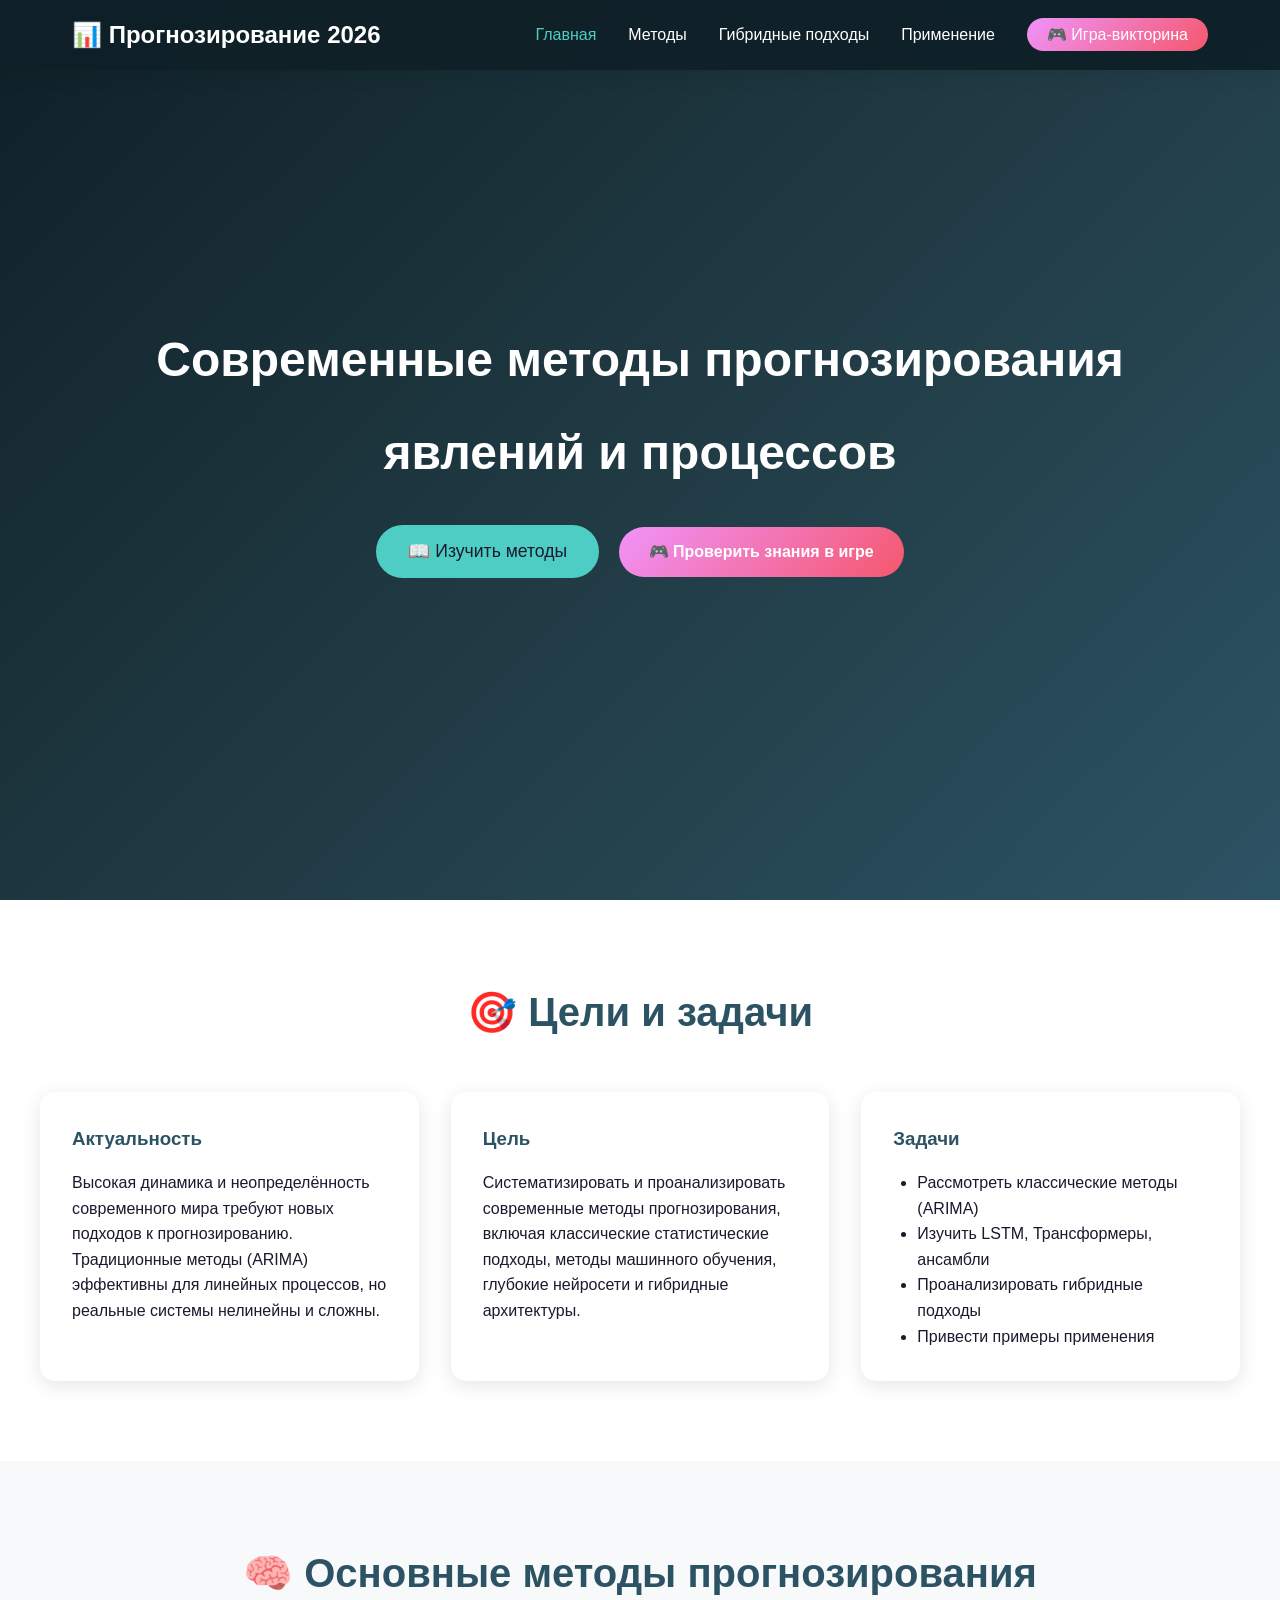
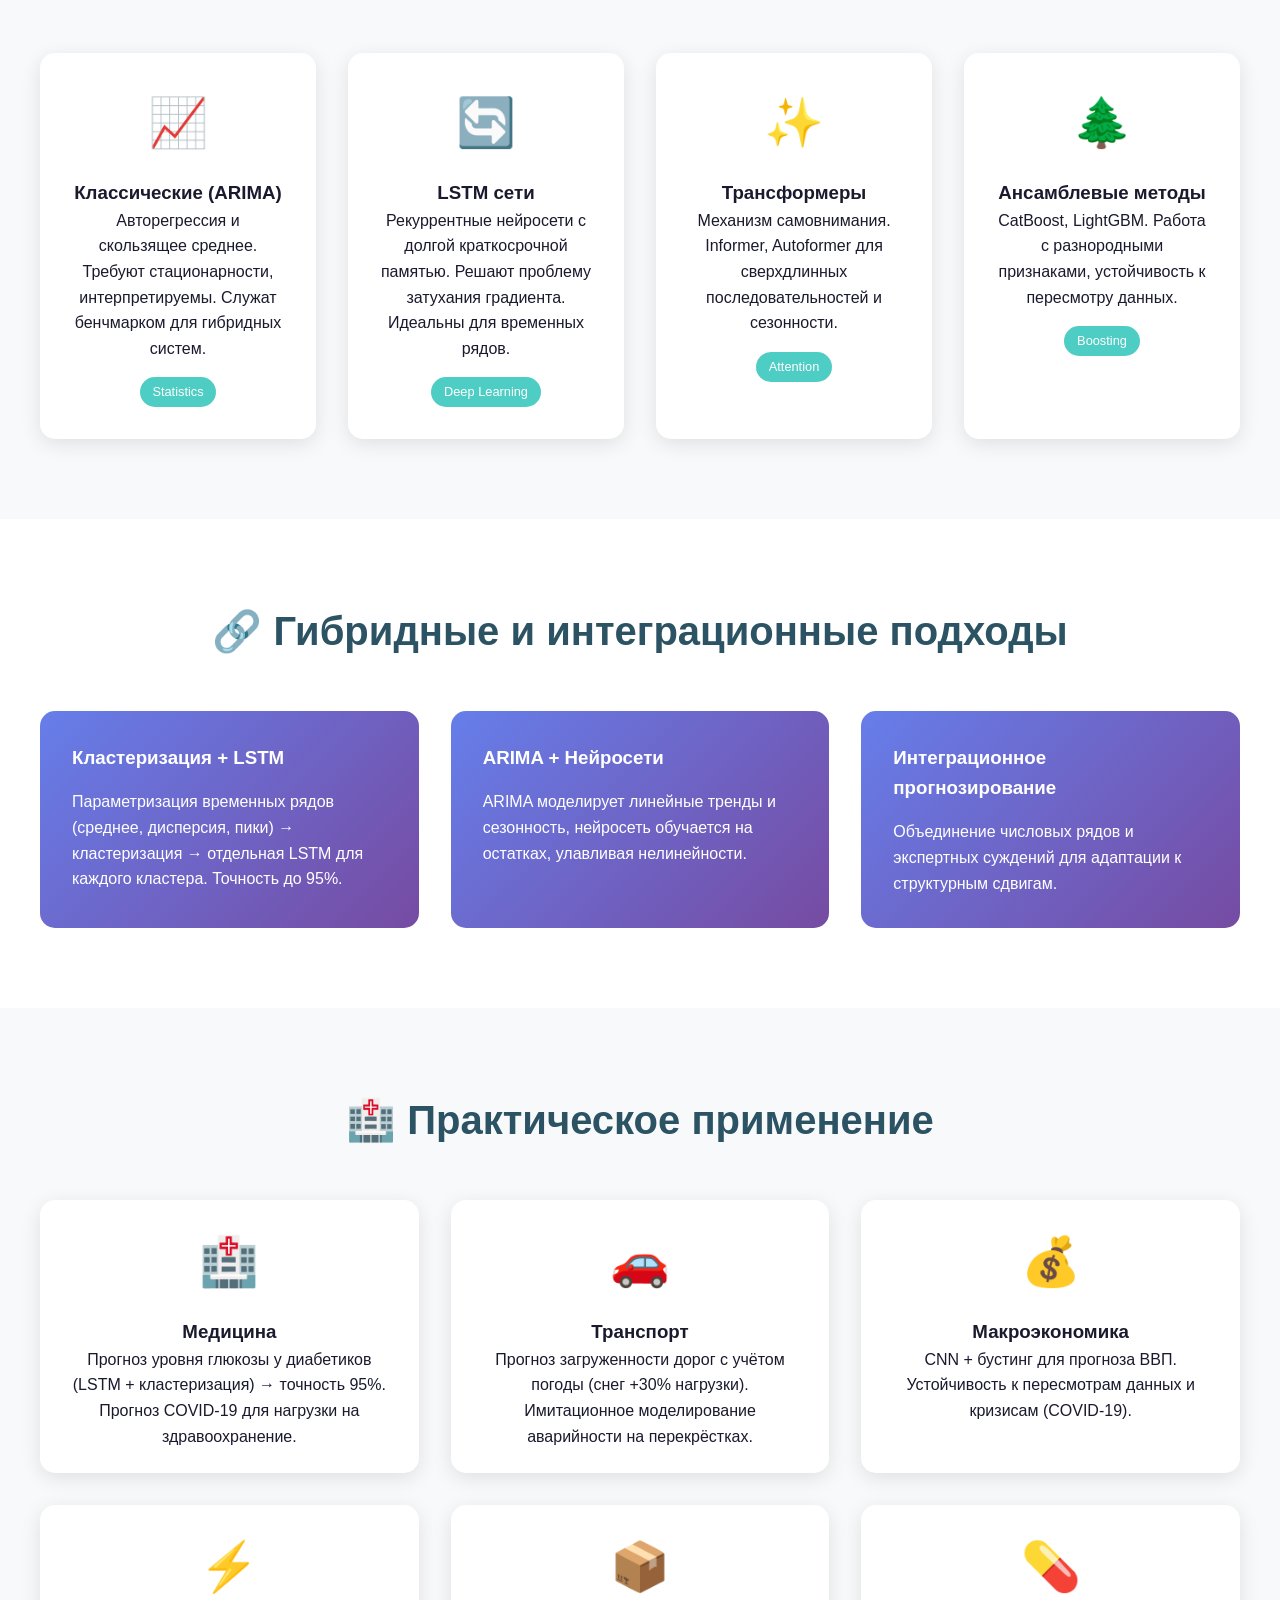
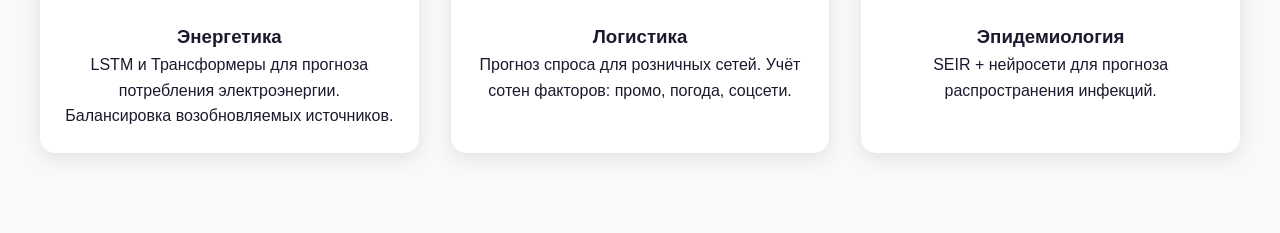
==== commit 085291b1: "Update index.html" ====
--- a/index.html
+++ b/index.html
@@ -103,7 +103,7 @@
                     <div class="method-icon">📈</div>
                     <h3>Классические (ARIMA)</h3>
                     <p>Авторегрессия и скользящее среднее. Требуют стационарности, интерпретируемы. Служат бенчмарком для гибридных систем.</p>
-                    <span class="tag">Статистика</span>
+                    <span class="tag">Statistics</span>
                 </div>
                 <div class="method-card">
                     <div class="method-icon">🔄</div>
